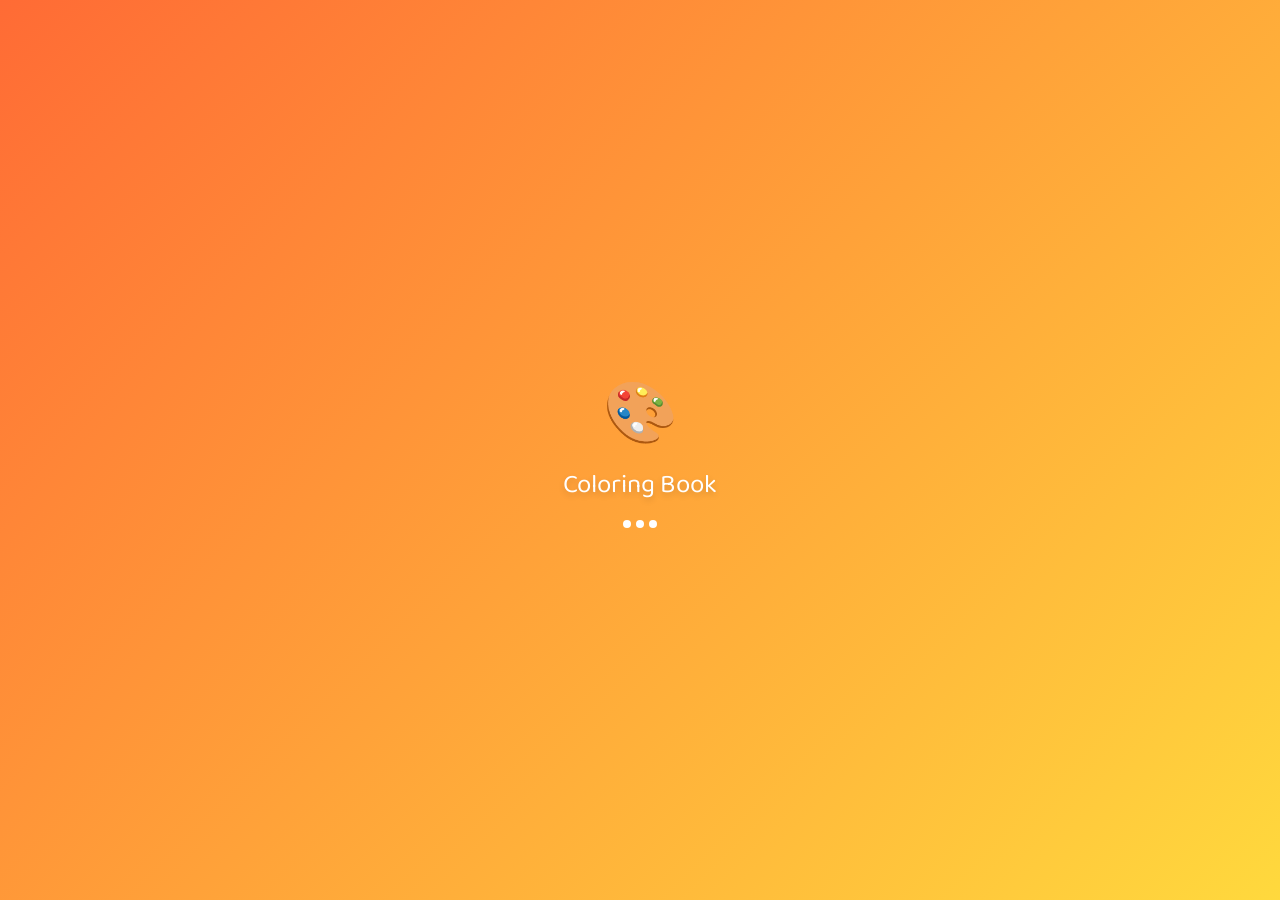
==== coloring.html @ 66c5df13 "Add files via upload" ====
<!DOCTYPE html>
<html lang="en">
<head>
<meta charset="UTF-8">
<meta name="viewport" content="width=device-width, initial-scale=1.0">
<title>Online Coloring Book for Kids | Tune4Learn</title>
<meta name="description" content="Free online coloring pages for kids — 16+ interactive designs including space, animals, seasons and songs. Paint in your browser, no download needed.">
<meta name="keywords" content="online coloring for kids, free coloring pages, interactive coloring, kids coloring book, Tune4Learn coloring">
<meta name="author" content="Tune4Learn">
<meta name="theme-color" content="#FF6B35">
<link rel="canonical" href="https://tune4learn.com/coloring.html">
<!-- Open Graph -->
<meta property="og:type" content="website">
<meta property="og:title" content="Online Coloring Book for Kids | Tune4Learn">
<meta property="og:description" content="16+ free interactive coloring pages for children. Paint directly in your browser — no download needed.">
<meta property="og:url" content="https://tune4learn.com/coloring.html">
<meta property="og:site_name" content="Tune4Learn">
<meta property="og:image" content="https://tune4learn.com/assets/og-coloring.png">
<meta property="og:image:width" content="1200">
<meta property="og:image:height" content="630">
<!-- Twitter Card -->
<meta name="twitter:card" content="summary_large_image">
<meta name="twitter:title" content="Online Coloring Book for Kids | Tune4Learn">
<meta name="twitter:description" content="16+ free interactive coloring pages — paint in your browser.">
<meta name="twitter:image" content="https://tune4learn.com/assets/og-coloring.png">
<link href="https://fonts.googleapis.com/css2?family=Baloo+2:wght@500;700;800&family=Nunito:wght@400;600;700;800&family=Fredoka:wght@400;600;700&display=swap" rel="stylesheet">
<style>
*{margin:0;padding:0;box-sizing:border-box}
:root{--pri:#FF6B35;--prl:#FF8F65;--sec:#4ECDC4;--yel:#FFD93D;--pur:#A855F7;--bg:#FFF8F0;--dk:#2D3436;--md:#636E72}
body{font-family:'Nunito',sans-serif;background:var(--bg);color:var(--dk);overflow:hidden;height:100vh;display:flex;flex-direction:column;user-select:none}

.hdr{background:linear-gradient(135deg,var(--pri),var(--prl),var(--yel));padding:8px 14px;display:flex;align-items:center;justify-content:space-between;box-shadow:0 4px 20px rgba(255,107,53,.25);z-index:100;flex-shrink:0;position:relative}
.hdr::after{content:'';position:absolute;bottom:-6px;left:0;right:0;height:6px;background:url("data:image/svg+xml,%3Csvg viewBox='0 0 1200 6' xmlns='http://www.w3.org/2000/svg'%3E%3Cpath d='M0,0Q25,6,50,0Q75,6,100,0Q125,6,150,0Q175,6,200,0Q225,6,250,0Q275,6,300,0Q325,6,350,0Q375,6,400,0Q425,6,450,0Q475,6,500,0Q525,6,550,0Q575,6,600,0Q625,6,650,0Q675,6,700,0Q725,6,750,0Q775,6,800,0Q825,6,850,0Q875,6,900,0Q925,6,950,0Q975,6,1000,0Q1025,6,1050,0Q1075,6,1100,0Q1125,6,1150,0Q1175,6,1200,0' fill='%23FF8F65'/%3E%3C/svg%3E") repeat-x}
.logo{display:flex;align-items:center;gap:8px}
.logo-ic{width:34px;height:34px;background:#fff;border-radius:8px;display:flex;align-items:center;justify-content:center;font-size:17px;box-shadow:0 2px 5px rgba(0,0,0,.1)}
.logo-tx{font-family:'Baloo 2',cursive;font-size:17px;font-weight:800;color:#fff;text-shadow:0 2px 3px rgba(0,0,0,.15);line-height:1.1}
.logo-tx span{display:block;font-size:9px;font-weight:500;opacity:.9}
.hdr-btns{display:flex;gap:3px}
.hb{background:rgba(255,255,255,.2);border:2px solid rgba(255,255,255,.3);color:#fff;padding:5px 9px;border-radius:7px;font-family:'Nunito';font-size:10px;font-weight:700;cursor:pointer;transition:all .2s;display:flex;align-items:center;gap:3px}
.hb:hover{background:rgba(255,255,255,.4);transform:translateY(-1px)}

.main{display:flex;flex:1;overflow:hidden}

/* SIDEBAR */
.side{width:180px;background:#fff;border-right:1px solid rgba(0,0,0,.04);overflow-y:auto;padding:10px 6px;flex-shrink:0}
.side::-webkit-scrollbar{width:3px}.side::-webkit-scrollbar-thumb{background:#ddd;border-radius:2px}
.side h3{font-family:'Baloo 2',cursive;font-size:12px;color:var(--pri);margin-bottom:1px;padding:0 5px}
.side .sub{font-size:8px;color:var(--md);margin-bottom:5px;padding:0 5px}
.filters{display:flex;gap:3px;padding:0 3px;margin-bottom:6px;flex-wrap:wrap}
.fpill{padding:2px 7px;border-radius:14px;border:2px solid #e8e8e8;background:#fff;cursor:pointer;font-family:'Nunito';font-size:8px;font-weight:700;color:var(--md);transition:all .15s}
.fpill:hover{border-color:var(--prl);color:var(--pri)}
.fpill.act{color:#fff;border-color:transparent}
.fpill[data-f="all"].act{background:var(--dk)}.fpill[data-f="easy"].act{background:#4CAF50}.fpill[data-f="medium"].act{background:var(--pri)}.fpill[data-f="detailed"].act{background:var(--pur)}
.cat-t{font-size:8px;font-weight:800;text-transform:uppercase;letter-spacing:.5px;color:var(--md);padding:0 5px;margin:7px 0 3px}
.pg{display:flex;align-items:center;gap:5px;padding:5px;border-radius:6px;cursor:pointer;transition:all .2s;border:2px solid transparent;margin-bottom:1px}
.pg:hover{background:var(--bg);border-color:var(--prl)}
.pg.act{background:linear-gradient(135deg,#FFF0E6,#FFE0CC);border-color:var(--pri)}
.pg.hidden{display:none}
.pg-img{width:38px;height:38px;border-radius:5px;border:1px solid #eee;object-fit:cover;background:#f9f9f9;flex-shrink:0}
.pg-info{flex:1;min-width:0}
.pg-title{font-size:9px;font-weight:700;white-space:nowrap;overflow:hidden;text-overflow:ellipsis}
.pg-meta{display:flex;align-items:center;gap:2px;margin-top:1px}
.lvl{font-size:6px;font-weight:800;padding:1px 4px;border-radius:5px;color:#fff;text-transform:uppercase}
.lvl-easy{background:#4CAF50}.lvl-medium{background:var(--pri)}.lvl-detailed{background:var(--pur)}
.stars{font-size:7px}

/* CANVAS */
.cv-area{flex:1;display:flex;align-items:center;justify-content:center;padding:10px;position:relative;overflow:hidden}
.cv-wrap{position:relative;background:#fff;border-radius:10px;box-shadow:0 6px 28px rgba(0,0,0,.07),0 0 0 1px rgba(0,0,0,.03);overflow:visible}
#drawCanvas{display:block;cursor:crosshair;touch-action:none}

/* Floating text elements */
.float-item{position:absolute;cursor:grab;user-select:none;z-index:20;transition:box-shadow .15s}
.float-item:hover{filter:brightness(1.05)}
.float-item.dragging{cursor:grabbing;z-index:30;filter:drop-shadow(0 4px 12px rgba(0,0,0,.25))}
.float-item .delete-btn{position:absolute;top:-8px;right:-8px;width:18px;height:18px;background:#FF4444;color:#fff;border:2px solid #fff;border-radius:50%;font-size:10px;font-weight:800;display:none;align-items:center;justify-content:center;cursor:pointer;z-index:31;line-height:1}
.float-item:hover .delete-btn{display:flex}
.float-text{font-family:'Fredoka',cursive;font-weight:700;text-shadow:2px 2px 0 #fff,-2px -2px 0 #fff,2px -2px 0 #fff,-2px 2px 0 #fff,0 3px 6px rgba(0,0,0,.1);white-space:nowrap;padding:2px 6px}
.float-emoji{line-height:1;padding:2px}

.ld{position:absolute;inset:0;background:rgba(255,248,240,.92);display:flex;flex-direction:column;align-items:center;justify-content:center;z-index:50;transition:opacity .3s}
.ld.hid{opacity:0;pointer-events:none}
.ld-spin{width:40px;height:40px;border:4px solid #eee;border-top-color:var(--pri);border-radius:50%;animation:spin .8s linear infinite}
.ld-txt{margin-top:8px;font-weight:700;color:var(--md);font-size:11px}
@keyframes spin{to{transform:rotate(360deg)}}

/* TOOLBAR */
.tb{width:260px;background:#fff;border-left:1px solid rgba(0,0,0,.04);overflow-y:auto;padding:10px 9px;flex-shrink:0}
.tb::-webkit-scrollbar{width:3px}.tb::-webkit-scrollbar-thumb{background:#ddd;border-radius:2px}
.tb-sec{margin-bottom:10px}
.tb-t{font-family:'Baloo 2',cursive;font-size:11px;color:var(--dk);margin-bottom:4px;display:flex;align-items:center;gap:4px}
.cur{display:flex;align-items:center;gap:7px;padding:7px;background:var(--bg);border-radius:7px;margin-bottom:6px}
.cur-sw{width:30px;height:30px;border-radius:6px;border:3px solid #fff;box-shadow:0 2px 5px rgba(0,0,0,.12)}
.cur-info{font-size:10px;font-weight:700}.cur-info span{display:block;font-size:8px;font-weight:600;color:var(--md);margin-top:1px}
.pal{display:grid;grid-template-columns:repeat(6,1fr);gap:3px}
.sw{width:100%;aspect-ratio:1;border-radius:6px;border:3px solid transparent;cursor:pointer;transition:all .1s;position:relative}
.sw:hover{transform:scale(1.12);z-index:1}
.sw.act{border-color:var(--dk);transform:scale(1.12);box-shadow:0 2px 5px rgba(0,0,0,.2)}
.sw.act::after{content:'\2713';position:absolute;inset:0;display:flex;align-items:center;justify-content:center;color:#fff;font-weight:800;font-size:10px;text-shadow:0 1px 2px rgba(0,0,0,.5)}
.cc-row{display:flex;align-items:center;gap:5px;margin-top:4px}
.cc-in{width:26px;height:26px;border:none;border-radius:6px;cursor:pointer;padding:0;background:none}
.cc-in::-webkit-color-swatch-wrapper{padding:0}.cc-in::-webkit-color-swatch{border:2px solid #ddd;border-radius:5px}
.cc-lbl{font-size:9px;color:var(--md);font-weight:600}
.br{display:flex;gap:3px;align-items:center}
.brb{width:32px;height:32px;border-radius:7px;border:2px solid #e8e8e8;background:#fff;cursor:pointer;display:flex;align-items:center;justify-content:center;transition:all .1s}
.brb:hover{border-color:var(--sec)}.brb.act{border-color:var(--sec);background:#E0FAF8}
.brd{border-radius:50%;background:var(--dk)}
.op-row{display:flex;align-items:center;gap:5px;margin-top:4px}
.op-sl{flex:1;-webkit-appearance:none;height:3px;border-radius:2px;background:linear-gradient(to right,#eee,var(--sec));outline:none}
.op-sl::-webkit-slider-thumb{-webkit-appearance:none;width:14px;height:14px;border-radius:50%;background:var(--sec);border:2px solid #fff;box-shadow:0 1px 3px rgba(0,0,0,.2);cursor:pointer}

.tlb{display:grid;grid-template-columns:1fr 1fr 1fr;gap:3px}
.tl{padding:6px 2px;border-radius:7px;border:2px solid #e8e8e8;background:#fff;cursor:pointer;font-family:'Nunito';font-size:8px;font-weight:700;color:var(--dk);transition:all .1s;display:flex;align-items:center;justify-content:center;gap:2px;flex-direction:column;line-height:1.1}
.tl:hover{border-color:var(--pur);background:#F8F0FF;transform:translateY(-1px)}
.tl.act{border-color:var(--pur);background:#F0E6FF;color:var(--pur)}
.tl.bkt{border-color:var(--yel);background:#FFFDE6;color:#B8860B}
.tl.rbow{border-color:#FF0000;background:linear-gradient(135deg,#ffe0e0,#e0ffe0,#e0e0ff)}
.tl .ti{font-size:15px;line-height:1}

/* PANELS */
.panel{background:var(--bg);border-radius:7px;padding:7px;margin-top:3px;display:none;max-height:200px;overflow-y:auto}
.panel::-webkit-scrollbar{width:3px}.panel::-webkit-scrollbar-thumb{background:#ccc;border-radius:2px}
.panel.show{display:block}

/* Emoji category tabs */
.emoji-tabs{display:flex;gap:2px;margin-bottom:5px;overflow-x:auto;padding-bottom:3px}
.emoji-tab{padding:3px 7px;border-radius:10px;border:none;background:#fff;cursor:pointer;font-size:12px;transition:all .1s;flex-shrink:0;border:2px solid #e8e8e8}
.emoji-tab:hover{background:#FFE0CC}.emoji-tab.act{background:var(--pri);border-color:var(--pri)}
.emoji-grid{display:grid;grid-template-columns:repeat(7,1fr);gap:2px}
.emoji-btn{aspect-ratio:1;border:2px solid transparent;border-radius:6px;background:#fff;cursor:pointer;font-size:20px;display:flex;align-items:center;justify-content:center;transition:all .1s}
.emoji-btn:hover{transform:scale(1.15);border-color:var(--yel);background:#FFFDE6}
.sz-row{display:flex;align-items:center;gap:5px;margin-top:5px;padding-top:5px;border-top:1px solid rgba(0,0,0,.06)}
.sz-row label{font-size:8px;font-weight:700;color:var(--md);white-space:nowrap}

/* Text panel */
.text-input-wrap{display:flex;gap:4px;align-items:center}
.text-input{flex:1;padding:6px 8px;border:2px solid #e8e8e8;border-radius:6px;font-family:'Fredoka',cursive;font-size:16px;font-weight:600;outline:none;transition:border-color .2s;color:var(--dk)}
.text-input:focus{border-color:var(--pri)}
.text-add-btn{padding:6px 12px;border:none;border-radius:6px;background:var(--pri);color:#fff;font-family:'Nunito';font-size:10px;font-weight:700;cursor:pointer;transition:all .15s;white-space:nowrap}
.text-add-btn:hover{background:var(--prl);transform:translateY(-1px)}
.text-fonts{display:flex;gap:3px;margin-top:5px;flex-wrap:wrap}
.font-btn{padding:3px 7px;border:2px solid #e8e8e8;border-radius:5px;background:#fff;cursor:pointer;font-size:9px;font-weight:700;color:var(--md);transition:all .1s}
.font-btn:hover,.font-btn.act{border-color:var(--pri);color:var(--pri);background:#FFF0E6}
.text-preview{margin-top:5px;padding:5px;background:#fff;border-radius:5px;text-align:center;min-height:30px;border:1px dashed #ddd}
.text-hint{font-size:8px;color:var(--md);margin-top:4px;text-align:center;font-style:italic}

/* Stamp panel */
.stamp-grid{display:grid;grid-template-columns:repeat(6,1fr);gap:3px}
.stamp-btn{aspect-ratio:1;border:2px solid #e8e8e8;border-radius:6px;background:#fff;cursor:pointer;display:flex;align-items:center;justify-content:center;transition:all .1s}
.stamp-btn:hover{transform:scale(1.1);border-color:var(--yel)}
.stamp-btn.act{border-color:var(--pri);background:#FFF0E6}
.stamp-btn svg{width:24px;height:24px}

.ab{padding:9px 10px;border-radius:8px;border:none;cursor:pointer;font-family:'Nunito';font-size:11px;font-weight:700;transition:all .2s;display:flex;align-items:center;justify-content:center;gap:5px;width:100%;margin-bottom:4px}
.ab-s{background:linear-gradient(135deg,var(--sec),#45B7AA);color:#fff;box-shadow:0 3px 10px rgba(78,205,196,.3)}
.ab-s:hover{transform:translateY(-1px)}
.ab-p{background:linear-gradient(135deg,var(--pur),#9333EA);color:#fff;box-shadow:0 3px 10px rgba(168,85,247,.3)}
.ab-p:hover{transform:translateY(-1px)}
.ab-f{background:linear-gradient(135deg,var(--pri),var(--prl));color:#fff;box-shadow:0 3px 10px rgba(255,107,53,.3)}
.ab-f:hover{transform:translateY(-1px)}

.zm{position:absolute;bottom:8px;right:8px;display:flex;gap:2px;z-index:10}
.zm button{width:26px;height:26px;border-radius:6px;border:2px solid #e8e8e8;background:#fff;cursor:pointer;font-size:13px;font-weight:700;color:var(--md);display:flex;align-items:center;justify-content:center}
.zm button:hover{border-color:var(--pri);color:var(--pri)}

.splash{position:fixed;inset:0;background:linear-gradient(135deg,var(--pri),var(--yel));z-index:9999;display:flex;flex-direction:column;align-items:center;justify-content:center;transition:opacity .5s,visibility .5s}
.splash.hid{opacity:0;visibility:hidden;pointer-events:none}
.splash-ic{font-size:60px;animation:bi .6s cubic-bezier(.68,-.55,.265,1.55)}
.splash-tt{font-family:'Baloo 2',cursive;font-size:26px;color:#fff;margin-top:10px;text-shadow:0 3px 6px rgba(0,0,0,.15)}
.splash-dots{display:flex;gap:5px;margin-top:14px}
.splash-d{width:8px;height:8px;border-radius:50%;background:#fff;animation:dp 1.2s infinite}
.splash-d:nth-child(2){animation-delay:.2s}.splash-d:nth-child(3){animation-delay:.4s}
@keyframes bi{0%{transform:scale(0)}60%{transform:scale(1.2)}100%{transform:scale(1)}}
@keyframes dp{0%,80%,100%{opacity:.3;transform:scale(.8)}40%{opacity:1;transform:scale(1.2)}}

@media(max-width:900px){
  .main{flex-direction:column}
  .side{width:100%;max-height:100px;border-right:none;border-bottom:1px solid rgba(0,0,0,.04);padding:5px}
  .side h3,.side .sub,.cat-t{display:none}
  #pageList{display:flex;overflow-x:auto;gap:2px}
  .pg{flex-direction:column;min-width:60px;padding:4px;text-align:center;margin:0;flex-shrink:0}
  .pg-meta{justify-content:center}
  .cv-area{padding:5px}
  .tb{width:100%;border-left:none;border-top:1px solid rgba(0,0,0,.04);padding:7px;max-height:260px}
  .pal{grid-template-columns:repeat(9,1fr)}
  .tlb{grid-template-columns:repeat(5,1fr)}
  .emoji-grid{grid-template-columns:repeat(9,1fr)}
}
@media print{.hdr,.side,.tb,.zm,.float-item .delete-btn{display:none!important}.main{display:block!important}.cv-area{padding:0!important}.cv-wrap{box-shadow:none!important;border-radius:0!important}}
</style>
<style>
/* ── Accessibility: Reduced motion ── */
@media (prefers-reduced-motion: reduce) {
  *, *::before, *::after {
    animation-duration: 0.001ms !important;
    animation-iteration-count: 1 !important;
    transition-duration: 0.001ms !important;
    scroll-behavior: auto !important;
  }
}
</style>
<script type="application/ld+json">
{
  "@context": "https://schema.org",
  "@graph": [
    {
      "@type": "EducationalOrganization",
      "@id": "https://tune4learn.com/#org",
      "name": "Tune4Learn",
      "url": "https://tune4learn.com",
      "logo": "https://tune4learn.com/assets/t4l-logo.png",
      "description": "Educational music platform for children ages 3–8. Songs, coloring books and games that support global awareness and early childhood education.",
      "sameAs": [
        "https://www.youtube.com/@Tune4Learn"
      ]
    },
    {
      "@type": "CollectionPage",
      "url": "https://tune4learn.com/coloring.html",
      "name": "Coloring Book — Tune4Learn",
      "description": "Free interactive online coloring pages for children. Color a character and listen to the song while coloring.",
      "isPartOf": {
        "@id": "https://tune4learn.com/#website"
      },
      "publisher": {
        "@id": "https://tune4learn.com/#org"
      }
    }
  ]
}
</script>
<!-- Google Analytics -->
<script async src="https://www.googletagmanager.com/gtag/js?id=G-SSPW3HB9F8"></script>
<script>
  window.dataLayer = window.dataLayer || [];
  function gtag(){dataLayer.push(arguments);}
  gtag('js', new Date());
  gtag('config', 'G-SSPW3HB9F8');
  // ── GA4 event helpers ──
  window.t4lTrack = function(name, params){
    try { gtag('event', name, params || {}); } catch(e) {}
  };
  // Auto-track outbound nav links (header/footer) once DOM is ready
  document.addEventListener('DOMContentLoaded', function(){
    document.querySelectorAll('a[href]').forEach(function(a){
      const href = a.getAttribute('href') || '';
      // Track internal nav (.html links). YouTube/outbound is handled per-page.
      if (href.endsWith('.html')) {
        a.addEventListener('click', function(){
          window.t4lTrack('nav_click', {
            link_url: href,
            link_text: (a.textContent || '').trim().substring(0, 80),
            page: location.pathname
          });
        }, { passive: true });
      }
    });
  });
</script>
<!-- Schema.org / JSON-LD for SEO rich results -->
<script type="application/ld+json">
{
  "@context": "https://schema.org",
  "@type": "WebApplication",
  "name": "Tune4Learn Online Coloring Book",
  "url": "https://tune4learn.com/coloring.html",
  "description": "Free online coloring book for kids. Pick a song-themed scene and paint it with a kid-friendly palette — no download needed.",
  "applicationCategory": "EducationalApplication",
  "applicationSubCategory": "Creative",
  "operatingSystem": "Any (web browser)",
  "browserRequirements": "Requires JavaScript",
  "isAccessibleForFree": true,
  "offers": {"@type": "Offer", "price": "0", "priceCurrency": "USD"},
  "audience": {
    "@type": "EducationalAudience",
    "educationalRole": "student",
    "audienceType": "Children ages 3–8"
  },
  "publisher": {
    "@type": "Organization",
    "name": "Tune4Learn",
    "url": "https://tune4learn.com",
    "logo": "https://tune4learn.com/assets/t4l-logo-small.webp"
  },
  "educationalUse": ["Creative play", "Fine motor skills", "Color recognition"],
  "typicalAgeRange": "3-8"
}
</script>
</head>
<body>
<div class="splash" id="splash"><div class="splash-ic">&#127912;</div><div class="splash-tt">Coloring Book</div><div class="splash-dots"><div class="splash-d"></div><div class="splash-d"></div><div class="splash-d"></div></div></div>
<header class="hdr">
  <div class="logo"><div class="logo-ic">&#127912;</div><div class="logo-tx">Tune4Learn<span>Coloring Book</span></div></div>
  <div class="hdr-btns"><a href="index.html" class="hb" style="text-decoration:none;">🏠 Home</a>
    <button class="hb" onclick="undo()">&#8617; Undo</button>
    <button class="hb" onclick="doRedo()">&#8618; Redo</button>
    <button class="hb" onclick="resetPage()">&#128465; Clear</button>
  </div>
</header>
<div class="main">
  <aside class="side" id="sidebar"><h3>&#128397; Coloring Pages</h3><p class="sub">Pick a page to color!</p><div class="filters" id="filters"></div><div id="pageList"></div></aside>
  <main class="cv-area">
    <div class="cv-wrap" id="canvasWrap">
      <canvas id="drawCanvas"></canvas>
      <div class="ld" id="loader"><div class="ld-spin"></div><div class="ld-txt">Loading...</div></div>
    </div>
    <div class="zm"><button onclick="doZoom(-.1)">&minus;</button><button onclick="doZoom(.1)">+</button><button onclick="doZoom(0)">&#8634;</button></div>
  </main>
  <aside class="tb">
    <div class="tb-sec"><div class="cur"><div class="cur-sw" id="curSw" style="background:#FF6B35"></div><div class="cur-info"><span id="curName">Orange</span><span id="curTool">Brush &#8226; 8px</span></div></div></div>
    <div class="tb-sec"><div class="tb-t">&#127912; Colors</div><div class="pal" id="palette"></div><div class="cc-row"><input type="color" class="cc-in" id="ccIn" value="#FF6B35"><span class="cc-lbl">Custom Color</span></div></div>
    <div class="tb-sec"><div class="tb-t">&#9999;&#65039; Brush Size</div><div class="br" id="brSizes"></div><div class="op-row" style="margin-top:4px"><span class="cc-lbl">Opacity</span><input type="range" class="op-sl" id="opSl" min="10" max="100" value="100"><span class="cc-lbl" id="opLbl" style="min-width:24px;text-align:right">100%</span></div></div>
    <div class="tb-sec">
      <div class="tb-t">&#128736; Tools</div>
      <div class="tlb">
        <button class="tl act" id="tBrush" onclick="setTool('brush')"><span class="ti">&#128396;</span>Brush</button>
        <button class="tl" id="tEraser" onclick="setTool('eraser')"><span class="ti">&#129529;</span>Eraser</button>
        <button class="tl" id="tBucket" onclick="setTool('bucket')"><span class="ti">&#129717;</span>Fill</button>
        <button class="tl" id="tRainbow" onclick="setTool('rainbow')"><span class="ti">&#127752;</span>Rainbow</button>
        <button class="tl" id="tSparkle" onclick="setTool('sparkle')"><span class="ti">&#10024;</span>Sparkle</button>
        <button class="tl" id="tStamp" onclick="setTool('stamp')"><span class="ti">&#11088;</span>Stamp</button>
        <button class="tl" id="tEmoji" onclick="setTool('emoji')"><span class="ti">&#128522;</span>Sticker</button>
        <button class="tl" id="tText" onclick="setTool('text')"><span class="ti">&#128172;</span>Text</button>
        <button class="tl" id="tPicker" onclick="setTool('picker')"><span class="ti">&#128137;</span>Pick</button>
      </div>

      <!-- EMOJI PANEL -->
      <div class="panel" id="emojiPanel">
        <div class="emoji-tabs" id="emojiTabs"></div>
        <div class="emoji-grid" id="emojiGrid"></div>
        <div class="sz-row"><label>Size:</label><input type="range" class="op-sl" id="emojiSz" min="20" max="90" value="40" style="flex:1"><span class="cc-lbl" id="emojiSzLbl" style="min-width:22px;text-align:right">40</span></div>
        <div class="text-hint">Tap on the picture to place sticker</div>
      </div>

      <!-- STAMP PANEL -->
      <div class="panel" id="stampPanel">
        <div class="stamp-grid" id="stampGrid"></div>
        <div class="sz-row"><label>Size:</label><input type="range" class="op-sl" id="stampSz" min="10" max="60" value="25" style="flex:1"></div>
      </div>

      <!-- TEXT PANEL -->
      <div class="panel" id="textPanel">
        <div class="text-input-wrap">
          <input class="text-input" id="textInput" type="text" placeholder="Type your name..." maxlength="30">
          <button class="text-add-btn" onclick="addTextToCanvas()">Add &#10004;</button>
        </div>
        <div class="text-fonts" id="fontBtns"></div>
        <div class="sz-row"><label>Size:</label><input type="range" class="op-sl" id="textSzSl" min="14" max="48" value="22" style="flex:1"><span class="cc-lbl" id="textSzLbl" style="min-width:22px;text-align:right">22</span></div>
        <div class="text-preview" id="textPreview">Your text here</div>
        <div class="text-hint">Text appears as a draggable element. Move it anywhere!</div>
      </div>
    </div>

    <div class="tb-sec"><div class="tb-t">&#128190; Save &amp; Share</div>
      <button class="ab ab-f" onclick="flattenAndSave()" data-track="coloring_save">&#128229; Save as Image</button>
      <button class="ab ab-p" onclick="flattenAndPrint()" data-track="coloring_print">&#128424; Print</button>
    </div>
  </aside>
</div>
<script>
var PAGES=[{id:"earth-day",title:"Happy Earth Day",category:"Earth Day",categoryEmoji:"\ud83c\udf0d",emoji:"\ud83c\udf0d",level:"easy",src:"assets/coloring/earth-day.jpg"},
{id:"space-rocket",title:"Space Rocket",category:"World Space Day",categoryEmoji:"\ud83d\ude80",emoji:"\ud83d\ude80",level:"easy",src:"assets/coloring/space-rocket.jpg"},
{id:"space-planets",title:"Solar System Friends",category:"World Space Day",categoryEmoji:"\ud83d\ude80",emoji:"\ud83e\ude90",level:"detailed",src:"assets/coloring/space-planets.jpg"},
{id:"glacier-day",title:"Save Our Ice",category:"World Glaciers Day",categoryEmoji:"\ud83c\udfd4\ufe0f",emoji:"\u2744\ufe0f",level:"medium",src:"assets/coloring/glacier-day.jpg"},
{id:"math-day",title:"Math & Hope",category:"World Math Day",categoryEmoji:"\ud83d\udd22",emoji:"\ud83c\udfb2",level:"easy",src:"assets/coloring/math-day.jpg"},
{id:"engineering-team",title:"Engineer Team",category:"World Engineering Day",categoryEmoji:"\u2699\ufe0f",emoji:"\ud83d\udc77",level:"detailed",src:"assets/coloring/engineering-team.jpg"},
{id:"engineering-robot",title:"Fix the Robot",category:"World Engineering Day",categoryEmoji:"\u2699\ufe0f",emoji:"\ud83e\udd16",level:"easy",src:"assets/coloring/engineering-robot.jpg"},
{id:"children-rights",title:"All Kids Same",category:"World Children Day",categoryEmoji:"\ud83d\udc67",emoji:"\ud83e\udd1d",level:"medium",src:"assets/coloring/children-rights.jpg"},
{id:"children-future",title:"We Are the Future",category:"World Children Day",categoryEmoji:"\ud83d\udc67",emoji:"\ud83c\udf31",level:"medium",src:"assets/coloring/children-future.jpg"},
{id:"art-leonardo",title:"Leonardo at Work",category:"World Art Day",categoryEmoji:"\ud83c\udfa8",emoji:"\ud83d\udd8c\ufe0f",level:"detailed",src:"assets/coloring/art-leonardo.jpg"},
{id:"hickory-rock",title:"Hickory Dickory Rock",category:"Tune4Learn Songs",categoryEmoji:"\ud83c\udfb5",emoji:"\ud83e\udea8",level:"easy",src:"assets/coloring/hickory-rock.jpg"},
{id:"autumn-tree",title:"Apple Tree Kids",category:"Autumn Color Dance",categoryEmoji:"\ud83c\udf42",emoji:"\ud83c\udf4e",level:"easy",src:"assets/coloring/autumn-tree.jpg"},
{id:"autumn-choose",title:"Choose Autumn Items",category:"Autumn Color Dance",categoryEmoji:"\ud83c\udf42",emoji:"\ud83d\udd0d",level:"easy",src:"assets/coloring/autumn-choose.jpg"},
{id:"autumn-count15",title:"Count 1-5",category:"Autumn Color Dance",categoryEmoji:"\ud83c\udf42",emoji:"\ud83d\udd22",level:"easy",src:"assets/coloring/autumn-count15.jpg"},
{id:"autumn-count610",title:"Count 6-10",category:"Autumn Color Dance",categoryEmoji:"\ud83c\udf42",emoji:"\ud83d\udd1f",level:"easy",src:"assets/coloring/autumn-count610.jpg"},
{id:"autumn-leafpile",title:"Leaf Pile Fun",category:"Autumn Color Dance",categoryEmoji:"\ud83c\udf42",emoji:"\ud83c\udf41",level:"detailed",src:"assets/coloring/autumn-leafpile.jpg"}];

var COLORS=[
  {h:"#FF0000",n:"Red"},{h:"#FF6B35",n:"Orange"},{h:"#FFD93D",n:"Yellow"},
  {h:"#4CAF50",n:"Green"},{h:"#2196F3",n:"Blue"},{h:"#9C27B0",n:"Purple"},
  {h:"#FF69B4",n:"Pink"},{h:"#E91E63",n:"Hot Pink"},{h:"#00BCD4",n:"Cyan"},
  {h:"#4ECDC4",n:"Teal"},{h:"#8BC34A",n:"Lime"},{h:"#FFEB3B",n:"Lemon"},
  {h:"#FF9800",n:"Amber"},{h:"#795548",n:"Brown"},{h:"#607D8B",n:"Slate"},
  {h:"#9E9E9E",n:"Gray"},{h:"#000000",n:"Black"},{h:"#FFFFFF",n:"White"}
];
var BSIZES=[3,6,12,20,32];
var LEVEL_INFO={easy:{label:"Easy",stars:1,cls:"lvl-easy"},medium:{label:"Medium",stars:2,cls:"lvl-medium"},detailed:{label:"Detailed",stars:3,cls:"lvl-detailed"}};

// MASSIVE EMOJI COLLECTION
var EMOJI_CATS={
  "\uD83D\uDE00 Faces":["😀","😃","😄","😁","😆","😅","🤣","😂","🙂","😊","😇","🥰","😍","🤩","😘","😋","😜","🤪","😎","🤓","🥳","😏","😴","🤗","🤔","🫣","🤭","😱","😨","🥺","😢","😭","😤","🤯","😈","👻","💀","🤡","👽","🤖","😺","😸","😹","😻","🙈","🙉","🙊"],
  "\uD83D\uDC3B Animals":["🐶","🐱","🐭","🐹","🐰","🦊","🐻","🐼","🐨","🐯","🦁","🐮","🐷","🐸","🐵","🐔","🐧","🐦","🐤","🦆","🦅","🦉","🦇","🐺","🐗","🐴","🦄","🐝","🪱","🐛","🦋","🐌","🐞","🐢","🐍","🦎","🐙","🦀","🐠","🐟","🐬","🐳","🦈","🐊","🦕","🦖","🦧","🐘","🦒"],
  "\uD83C\uDF3B Nature":["🌸","💐","🌷","🌹","🌺","🌻","🌼","🌱","🌲","🌳","🌴","🍀","🍁","🍂","🍃","🌵","🌾","🌿","☘️","🪻","🪷","🍄","🌈","☀️","🌤️","⛅","🌙","⭐","🌟","💫","✨","☁️","❄️","🔥","💧","🌊","💨","🌍","🌎"],
  "\uD83C\uDF54 Food":["🍎","🍐","🍊","🍋","🍌","🍉","🍇","🍓","🫐","🍒","🍑","🥭","🍍","🥥","🥝","🥑","🍔","🍕","🌭","🍟","🧁","🍰","🎂","🍪","🍩","🍫","🍬","🍭","🍦","🧃","🥤","🥛"],
  "\u26BD Sports":["⚽","🏀","🏈","⚾","🎾","🏐","🎱","🏓","🏸","🥊","🏆","🥇","🥈","🥉","🎯","🎮","🎲","🧩","🎸","🎹","🎤","🎨","🎭","🎪","🎠","🎡","🎢"],
  "\u2764\uFE0F Love":["❤️","🧡","💛","💚","💙","💜","🖤","🤍","🤎","💕","💞","💓","💗","💖","💝","💘","💌","💋","👑","💎","🎀","🎁","🏅","🌠","🎈","🎉","🎊","🎆","🎇","🧸"],
  "\u270B Hands":["👋","🤚","✋","🖖","👌","🤌","✌️","🤞","🫰","🤟","🤙","👍","👎","✊","👊","🤛","🤜","👏","🙌","🫶","👐","🤝","🙏","💪","👆","👇","👈","👉","☝️"],
  "\uD83D\uDE80 Travel":["🚀","🛸","✈️","🚁","🚂","🚗","🚕","🚌","🏎️","🚒","🚑","🚲","🛴","🏠","🏰","🗼","🎡","⛺","🏖️","🗻","🌋"]
};

var STAMPS=["star","heart","circle","diamond","flower","moon","cloud","lightning"];
var FONTS=[
  {name:"Fredoka",css:"'Fredoka',cursive"},
  {name:"Baloo",css:"'Baloo 2',cursive"},
  {name:"Nunito",css:"'Nunito',sans-serif"}
];

var cvs,ctx,color="#FF6B35",cname="Orange",bsize=8,tool="brush",opac=1;
var drawing=false,lx=0,ly=0,undoS=[],redoS=[],baseImg=null,curPg=null,zl=1;
var activeFilter="all",rainbowHue=0;
var selEmoji="\u2B50",emojiSz=40,stampShape="star",stampSz=25;
var textFont="'Fredoka',cursive",textSz=22;
var curEmojiCat=Object.keys(EMOJI_CATS)[0];
var floatItems=[];

window.addEventListener("DOMContentLoaded",function(){
  cvs=document.getElementById("drawCanvas");
  ctx=cvs.getContext("2d",{willReadFrequently:true});
  buildFilters();buildSidebar();buildPalette();buildBrushes();buildEmojiPanel();buildStamps();buildFontBtns();
  cvs.addEventListener("pointerdown",onDown);
  cvs.addEventListener("pointermove",onMove);
  cvs.addEventListener("pointerup",onUp);
  cvs.addEventListener("pointerleave",onUp);
  cvs.addEventListener("touchstart",function(e){e.preventDefault()},{passive:false});
  cvs.addEventListener("touchmove",function(e){e.preventDefault()},{passive:false});
  document.getElementById("ccIn").addEventListener("input",function(e){pickColor(e.target.value,"Custom")});
  document.getElementById("opSl").addEventListener("input",function(e){opac=e.target.value/100;document.getElementById("opLbl").textContent=e.target.value+"%"});
  document.getElementById("emojiSz").addEventListener("input",function(e){emojiSz=parseInt(e.target.value);document.getElementById("emojiSzLbl").textContent=e.target.value});
  document.getElementById("stampSz").addEventListener("input",function(e){stampSz=parseInt(e.target.value)});
  document.getElementById("textSzSl").addEventListener("input",function(e){textSz=parseInt(e.target.value);document.getElementById("textSzLbl").textContent=e.target.value;updTextPreview()});
  document.getElementById("textInput").addEventListener("input",updTextPreview);
  document.addEventListener("keydown",function(e){
    if((e.ctrlKey||e.metaKey)&&e.key==="z"){e.preventDefault();undo()}
    if((e.ctrlKey||e.metaKey)&&e.key==="y"){e.preventDefault();doRedo()}
  });
  if(PAGES.length)loadPage(PAGES[0].id);
  setTimeout(function(){document.getElementById("splash").classList.add("hid")},1000);
});

function buildFilters(){
  var fl=document.getElementById("filters");
  [{f:"all",l:"\u2b50 All"},{f:"easy",l:"\uD83D\uDC23 Easy"},{f:"medium",l:"\uD83C\uDF1F Medium"},{f:"detailed",l:"\uD83C\uDFA8 Detailed"}].forEach(function(item){
    var pill=document.createElement("div");pill.className="fpill"+(item.f==="all"?" act":"");
    pill.setAttribute("data-f",item.f);pill.textContent=item.l;
    pill.addEventListener("click",function(){activeFilter=item.f;document.querySelectorAll(".fpill").forEach(function(p){p.classList.remove("act")});pill.classList.add("act");applyFilter()});
    fl.appendChild(pill);
  });
}
function applyFilter(){
  document.querySelectorAll(".pg").forEach(function(el){el.classList.toggle("hidden",activeFilter!=="all"&&el.getAttribute("data-level")!==activeFilter)});
  document.querySelectorAll(".cat-t").forEach(function(ct){var next=ct.nextElementSibling;var vis=false;while(next&&!next.classList.contains("cat-t")){if(next.classList.contains("pg")&&!next.classList.contains("hidden"))vis=true;next=next.nextElementSibling}ct.style.display=vis?"":"none"});
}
function makeStars(l){var n=LEVEL_INFO[l].stars;var s="";for(var i=1;i<=3;i++)s+=i<=n?"\u2B50":"\u2606";return s}
function buildSidebar(){
  var list=document.getElementById("pageList");var cats={};var co=[];
  PAGES.forEach(function(p){if(!cats[p.category]){cats[p.category]={e:p.categoryEmoji,pgs:[]};co.push(p.category)}cats[p.category].pgs.push(p)});
  co.forEach(function(cat){var d=cats[cat];var t=document.createElement("div");t.className="cat-t";t.textContent=d.e+" "+cat;list.appendChild(t);
    d.pgs.forEach(function(p){var info=LEVEL_INFO[p.level];var el=document.createElement("div");el.className="pg";el.id="th-"+p.id;el.setAttribute("data-level",p.level);
      var img=document.createElement("img");img.className="pg-img";img.src=p.src+"?v=1";img.alt=p.title;img.loading="lazy";
      var id=document.createElement("div");id.className="pg-info";
      var tt=document.createElement("div");tt.className="pg-title";tt.textContent=p.title;
      var m=document.createElement("div");m.className="pg-meta";
      var b=document.createElement("span");b.className="lvl "+info.cls;b.textContent=info.label;
      var st=document.createElement("span");st.className="stars";st.textContent=makeStars(p.level);
      m.appendChild(b);m.appendChild(st);id.appendChild(tt);id.appendChild(m);el.appendChild(img);el.appendChild(id);
      el.addEventListener("click",function(){loadPage(p.id)});list.appendChild(el)});
  });
}
function buildPalette(){var pal=document.getElementById("palette");COLORS.forEach(function(c){var s=document.createElement("div");s.className="sw"+(c.h===color?" act":"");s.style.background=c.h;if(c.h==="#FFFFFF")s.style.border="3px solid #ddd";s.title=c.n;s.addEventListener("click",function(){pickColor(c.h,c.n)});pal.appendChild(s)})}
function buildBrushes(){var el=document.getElementById("brSizes");BSIZES.forEach(function(sz){var b=document.createElement("button");b.className="brb"+(sz===bsize?" act":"");var d=Math.max(4,Math.min(sz,20));var dot=document.createElement("div");dot.className="brd";dot.style.width=d+"px";dot.style.height=d+"px";b.appendChild(dot);b.addEventListener("click",function(){bsize=sz;document.querySelectorAll(".brb").forEach(function(x){x.classList.remove("act")});b.classList.add("act");updLbl()});el.appendChild(b)})}

// EMOJI PANEL with categories
function buildEmojiPanel(){
  var tabs=document.getElementById("emojiTabs");
  var grid=document.getElementById("emojiGrid");
  var catKeys=Object.keys(EMOJI_CATS);
  catKeys.forEach(function(cat,i){
    var tab=document.createElement("div");tab.className="emoji-tab"+(i===0?" act":"");tab.textContent=cat.split(" ")[0];tab.title=cat;
    tab.addEventListener("click",function(){curEmojiCat=cat;document.querySelectorAll(".emoji-tab").forEach(function(t){t.classList.remove("act")});tab.classList.add("act");renderEmojis()});
    tabs.appendChild(tab);
  });
  renderEmojis();
}
function renderEmojis(){
  var grid=document.getElementById("emojiGrid");grid.innerHTML="";
  EMOJI_CATS[curEmojiCat].forEach(function(em){
    var btn=document.createElement("div");btn.className="emoji-btn";btn.textContent=em;
    btn.addEventListener("click",function(){selEmoji=em;document.querySelectorAll(".emoji-btn").forEach(function(b){b.style.borderColor=""});btn.style.borderColor="var(--pri)"});
    grid.appendChild(btn);
  });
}
function buildStamps(){
  var grid=document.getElementById("stampGrid");
  var icons=["⭐","❤️","⬤","🔷","🌼","🌙","☁️","⚡"];
  STAMPS.forEach(function(s,i){
    var btn=document.createElement("div");btn.className="stamp-btn"+(i===0?" act":"");btn.textContent=icons[i];btn.style.fontSize="20px";
    btn.addEventListener("click",function(){stampShape=s;document.querySelectorAll(".stamp-btn").forEach(function(b){b.classList.remove("act")});btn.classList.add("act")});
    grid.appendChild(btn);
  });
}
function buildFontBtns(){
  var el=document.getElementById("fontBtns");
  FONTS.forEach(function(f,i){
    var b=document.createElement("button");b.className="font-btn"+(i===0?" act":"");b.textContent=f.name;b.style.fontFamily=f.css;
    b.addEventListener("click",function(){textFont=f.css;document.querySelectorAll(".font-btn").forEach(function(x){x.classList.remove("act")});b.classList.add("act");updTextPreview()});
    el.appendChild(b);
  });
}
function updTextPreview(){
  var txt=document.getElementById("textInput").value||"Your text here";
  var pv=document.getElementById("textPreview");
  pv.textContent=txt;pv.style.fontFamily=textFont;pv.style.fontSize=textSz+"px";pv.style.fontWeight="700";pv.style.color=color;
}

function pickColor(h,n){color=h;cname=n;document.getElementById("curSw").style.background=h;document.getElementById("curName").textContent=n;document.querySelectorAll(".sw").forEach(function(s){s.classList.remove("act")});document.querySelectorAll(".sw").forEach(function(s){if(rgb2hex(s.style.backgroundColor).toUpperCase()===h.toUpperCase())s.classList.add("act")});if(tool==="eraser")setTool("brush");updLbl();updTextPreview()}
function setTool(t){
  tool=t;document.querySelectorAll(".tl").forEach(function(b){b.classList.remove("act","bkt","rbow")});
  var m={brush:"tBrush",eraser:"tEraser",bucket:"tBucket",picker:"tPicker",rainbow:"tRainbow",sparkle:"tSparkle",stamp:"tStamp",emoji:"tEmoji",text:"tText"};
  var el=document.getElementById(m[t]);if(el)el.classList.add("act");
  if(t==="bucket")el.classList.add("bkt");if(t==="rainbow")el.classList.add("rbow");
  cvs.style.cursor=t==="bucket"||t==="emoji"||t==="stamp"||t==="text"?"pointer":t==="eraser"?"cell":"crosshair";
  document.getElementById("emojiPanel").classList.toggle("show",t==="emoji");
  document.getElementById("stampPanel").classList.toggle("show",t==="stamp");
  document.getElementById("textPanel").classList.toggle("show",t==="text");
  updLbl();
}
function updLbl(){var nm={brush:"Brush",eraser:"Eraser",bucket:"Fill",picker:"Pick",rainbow:"Rainbow",sparkle:"Sparkle",stamp:"Stamp",emoji:"Sticker",text:"Text"};document.getElementById("curTool").textContent=(nm[tool]||tool)+" \u2022 "+bsize+"px"}

// FLOATING ITEMS (text & emoji on canvas wrapper)
function addFloatItem(type,content,x,y,sz,fontCss,col){
  var wrap=document.getElementById("canvasWrap");
  var el=document.createElement("div");el.className="float-item";
  if(type==="text"){
    el.className+=" float-text";el.textContent=content;
    el.style.fontFamily=fontCss;el.style.fontSize=sz+"px";el.style.color=col;
  }else{
    el.className+=" float-emoji";el.textContent=content;el.style.fontSize=sz+"px";
  }
  el.style.left=x+"px";el.style.top=y+"px";
  var del=document.createElement("div");del.className="delete-btn";del.textContent="\u00D7";
  del.addEventListener("click",function(e){e.stopPropagation();wrap.removeChild(el);floatItems=floatItems.filter(function(f){return f!==el})});
  el.appendChild(del);
  // Drag
  var dx=0,dy=0,dragging=false;
  el.addEventListener("pointerdown",function(e){e.stopPropagation();dragging=true;el.classList.add("dragging");
    var r=el.getBoundingClientRect();dx=e.clientX-r.left;dy=e.clientY-r.top;el.setPointerCapture(e.pointerId)});
  el.addEventListener("pointermove",function(e){if(!dragging)return;e.stopPropagation();
    var wr=wrap.getBoundingClientRect();el.style.left=(e.clientX-wr.left-dx)+"px";el.style.top=(e.clientY-wr.top-dy)+"px"});
  el.addEventListener("pointerup",function(){dragging=false;el.classList.remove("dragging")});
  wrap.appendChild(el);floatItems.push(el);
}
function addTextToCanvas(){
  var txt=document.getElementById("textInput").value;if(!txt)return;
  addFloatItem("text",txt,50,50,textSz,textFont,color);
}

// FLATTEN: render floating items onto canvas for save/print
function flattenToCanvas(){
  var tmpCvs=document.createElement("canvas");tmpCvs.width=cvs.width;tmpCvs.height=cvs.height;
  var tmpCtx=tmpCvs.getContext("2d");tmpCtx.drawImage(cvs,0,0);
  var wrapRect=document.getElementById("canvasWrap").getBoundingClientRect();
  var cvsRect=cvs.getBoundingClientRect();
  var scaleX=cvs.width/cvsRect.width;var scaleY=cvs.height/cvsRect.height;
  floatItems.forEach(function(el){
    var r=el.getBoundingClientRect();
    var x=(r.left-cvsRect.left)*scaleX;var y=(r.top-cvsRect.top)*scaleY;
    if(el.classList.contains("float-text")){
      var fs=parseFloat(el.style.fontSize)*scaleX;
      tmpCtx.font="700 "+fs+"px "+el.style.fontFamily;tmpCtx.fillStyle=el.style.color;tmpCtx.textAlign="left";tmpCtx.textBaseline="top";
      tmpCtx.strokeStyle="#FFFFFF";tmpCtx.lineWidth=fs*0.12;tmpCtx.strokeText(el.textContent.replace("\u00D7",""),x,y);
      tmpCtx.fillText(el.textContent.replace("\u00D7",""),x,y);
    }else{
      var fs=parseFloat(el.style.fontSize)*scaleX;
      tmpCtx.font=fs+"px serif";tmpCtx.textAlign="left";tmpCtx.textBaseline="top";
      tmpCtx.fillText(el.textContent.replace("\u00D7",""),x,y);
    }
  });
  return tmpCvs;
}
function flattenAndSave(){
  var c=flattenToCanvas();var a=document.createElement("a");var pg=null;
  for(var i=0;i<PAGES.length;i++){if(PAGES[i].id===curPg){pg=PAGES[i];break}}
  a.download="tune4learn-"+(pg?pg.title.toLowerCase().replace(/\s+/g,"-"):"coloring")+".png";a.href=c.toDataURL("image/png");a.click();
}
function flattenAndPrint(){
  var c=flattenToCanvas();var u=c.toDataURL("image/png");var w=window.open("","_blank");
  w.document.write("<html><head><title>Tune4Learn</title><style>body{margin:0;display:flex;justify-content:center;align-items:center;min-height:100vh}img{max-width:100%;max-height:100vh}</style></head><body><img src=\""+u+"\" onload=\"window.print();window.close()\"><script>
/* ── GA4 Event Tracking ── Delegated listener */
(function(){
  if(!window.gtag) return;
  document.addEventListener('click', function(e){
    const a = e.target.closest('a,button,[data-track]');
    if(!a) return;
    const href = (a.getAttribute('href')||'').toLowerCase();
    const txt = (a.textContent||'').trim().substring(0,60);
    const track = a.getAttribute('data-track');
    // YouTube video clicks
    if(href.includes('youtube.com/watch') || href.includes('youtu.be/')){
      const m = href.match(/(?:v=|youtu\.be\/)([\w-]{11})/);
      gtag('event','video_click',{video_id:m?m[1]:'',video_title:txt,page:location.pathname});
    }
    // PDF downloads
    else if(href.endsWith('.pdf') || a.hasAttribute('download')){
      gtag('event','file_download',{file_name:href.split('/').pop(),file_type:'pdf',page:location.pathname});
    }
    // External links (outbound)
    else if(href.startsWith('http') && !href.includes(location.hostname) && !href.startsWith('mailto:')){
      gtag('event','click_outbound',{link_url:href,link_text:txt});
    }
    // Custom-tracked actions (data-track="maze_open" etc.)
    if(track){
      gtag('event',track,{label:txt,page:location.pathname});
    }
  }, {passive:true});
})();
</script>
</body></html>");
}

function loadPage(id){
  if(window.gtag)gtag('event','coloring_open',{book_id:id});
  var pg=null;for(var i=0;i<PAGES.length;i++){if(PAGES[i].id===id){pg=PAGES[i];break}}
  if(!pg)return;curPg=id;
  document.querySelectorAll(".pg").forEach(function(t){t.classList.remove("act")});
  var th=document.getElementById("th-"+id);if(th){th.classList.add("act");th.scrollIntoView({block:"nearest",behavior:"smooth"})}
  document.getElementById("loader").classList.remove("hid");
  // Remove floating items
  var wrap=document.getElementById("canvasWrap");
  floatItems.forEach(function(el){try{wrap.removeChild(el)}catch(e){}});floatItems=[];
  var img=new Image();
  img.onload=function(){
    var area=document.querySelector(".cv-area");var mW=area.clientWidth-20,mH=area.clientHeight-20;
    var r=img.width/img.height;var cw=mW,ch=cw/r;if(ch>mH){ch=mH;cw=ch*r}
    cw=Math.floor(cw);ch=Math.floor(ch);
    cvs.width=cw;cvs.height=ch;cvs.style.width=cw+"px";cvs.style.height=ch+"px";
    ctx.fillStyle="#FFF";ctx.fillRect(0,0,cw,ch);ctx.drawImage(img,0,0,cw,ch);
    baseImg=ctx.getImageData(0,0,cw,ch);undoS=[];redoS=[];saveState();zl=1;cvs.style.transform="";
    document.getElementById("loader").classList.add("hid");
  };
  img.onerror=function(){
    document.getElementById("loader").classList.add("hid");
    console.error("Coloring page failed to load:", pg.src);
    ctx.fillStyle="#FFF";ctx.fillRect(0,0,cvs.width||400,cvs.height||300);
    ctx.fillStyle="#999";ctx.font="16px Nunito, sans-serif";ctx.textAlign="center";
    ctx.fillText("Oops! Could not load this page.", (cvs.width||400)/2, (cvs.height||300)/2 - 10);
    ctx.fillText("Please try another one.", (cvs.width||400)/2, (cvs.height||300)/2 + 14);
  };
  img.src=pg.src+"?v=1";
}
function saveState(){undoS.push(cvs.toDataURL());if(undoS.length>40)undoS.shift()}
function undo(){if(undoS.length<=1)return;redoS.push(undoS.pop());restState(undoS[undoS.length-1])}
function doRedo(){if(!redoS.length)return;var s=redoS.pop();undoS.push(s);restState(s)}
function restState(d){var i=new Image();i.onload=function(){ctx.drawImage(i,0,0)};i.src=d}
function resetPage(){if(!confirm("Clear all coloring?"))return;if(curPg)loadPage(curPg)}
function pos(e){var r=cvs.getBoundingClientRect();return{x:(e.clientX-r.left)*(cvs.width/r.width),y:(e.clientY-r.top)*(cvs.height/r.height)}}
function rainbowColor(){rainbowHue=(rainbowHue+3)%360;return"hsl("+rainbowHue+",90%,55%)"}
function drawSparkle(x,y){
  var c=6+Math.floor(Math.random()*6);
  for(var i=0;i<c;i++){var a=Math.random()*Math.PI*2;var dist=Math.random()*bsize*1.5;var sx=x+Math.cos(a)*dist;var sy=y+Math.sin(a)*dist;var sz=1+Math.random()*3;
    ctx.globalAlpha=.4+Math.random()*.6;ctx.fillStyle=["#FFD700","#FFF","#FF69B4","#00BFFF","#FF6B35","#4ECDC4"][Math.floor(Math.random()*6)];
    ctx.beginPath();for(var j=0;j<5;j++){var sa=(j*4*Math.PI/5)-Math.PI/2;var px=sx+Math.cos(sa)*sz;var py=sy+Math.sin(sa)*sz;if(j===0)ctx.moveTo(px,py);else ctx.lineTo(px,py)}ctx.closePath();ctx.fill()}
  ctx.globalAlpha=1;
}
function drawStamp(x,y){
  ctx.globalAlpha=opac;ctx.fillStyle=color;ctx.strokeStyle=color;ctx.lineWidth=2;var s=stampSz;
  if(stampShape==="star"){ctx.beginPath();for(var i=0;i<5;i++){var a=(i*4*Math.PI/5)-Math.PI/2;ctx.lineTo(x+Math.cos(a)*s,y+Math.sin(a)*s)}ctx.closePath();ctx.fill()}
  else if(stampShape==="heart"){ctx.beginPath();ctx.moveTo(x,y+s*.3);ctx.bezierCurveTo(x,y-s*.3,x-s,y-s*.3,x-s,y+s*.1);ctx.bezierCurveTo(x-s,y+s*.6,x,y+s*.8,x,y+s);ctx.bezierCurveTo(x,y+s*.8,x+s,y+s*.6,x+s,y+s*.1);ctx.bezierCurveTo(x+s,y-s*.3,x,y-s*.3,x,y+s*.3);ctx.fill()}
  else if(stampShape==="circle"){ctx.beginPath();ctx.arc(x,y,s,0,Math.PI*2);ctx.fill()}
  else if(stampShape==="diamond"){ctx.beginPath();ctx.moveTo(x,y-s);ctx.lineTo(x+s*.6,y);ctx.lineTo(x,y+s);ctx.lineTo(x-s*.6,y);ctx.closePath();ctx.fill()}
  else if(stampShape==="flower"){for(var i=0;i<5;i++){var a=i*Math.PI*2/5;ctx.beginPath();ctx.ellipse(x+Math.cos(a)*s*.5,y+Math.sin(a)*s*.5,s*.4,s*.25,a,0,Math.PI*2);ctx.fill()}ctx.fillStyle="#FFD93D";ctx.beginPath();ctx.arc(x,y,s*.25,0,Math.PI*2);ctx.fill()}
  else if(stampShape==="moon"){ctx.beginPath();ctx.arc(x,y,s,0,Math.PI*2);ctx.fill();ctx.fillStyle="#FFF";ctx.beginPath();ctx.arc(x+s*.35,y-s*.15,s*.8,0,Math.PI*2);ctx.fill()}
  else if(stampShape==="cloud"){ctx.beginPath();ctx.arc(x,y,s*.6,0,Math.PI*2);ctx.arc(x-s*.5,y+s*.1,s*.4,0,Math.PI*2);ctx.arc(x+s*.5,y+s*.1,s*.45,0,Math.PI*2);ctx.arc(x-s*.25,y-s*.3,s*.35,0,Math.PI*2);ctx.arc(x+s*.25,y-s*.25,s*.4,0,Math.PI*2);ctx.fill()}
  else if(stampShape==="lightning"){ctx.beginPath();ctx.moveTo(x-s*.2,y-s);ctx.lineTo(x+s*.4,y-s*.1);ctx.lineTo(x,y+s*.1);ctx.lineTo(x+s*.3,y+s);ctx.lineTo(x-s*.5,y+s*.1);ctx.lineTo(x,y-s*.1);ctx.closePath();ctx.fill()}
  ctx.globalAlpha=1;
}

function onDown(e){
  e.preventDefault();var p=pos(e);
  if(tool==="bucket"){floodFill(Math.round(p.x),Math.round(p.y));saveState();return}
  if(tool==="picker"){var px=ctx.getImageData(Math.round(p.x),Math.round(p.y),1,1).data;pickColor("#"+((1<<24)+(px[0]<<16)+(px[1]<<8)+px[2]).toString(16).slice(1).toUpperCase(),"Picked");setTool("brush");return}
  if(tool==="emoji"){
    var r=cvs.getBoundingClientRect();var ex=e.clientX-r.left-emojiSz/2;var ey=e.clientY-r.top-emojiSz/2;
    addFloatItem("emoji",selEmoji,ex,ey,emojiSz);return;
  }
  if(tool==="stamp"){drawStamp(p.x,p.y);saveState();return}
  if(tool==="text"){
    var txt=document.getElementById("textInput").value;if(!txt)return;
    var r=cvs.getBoundingClientRect();var ex=e.clientX-r.left-20;var ey=e.clientY-r.top-textSz/2;
    addFloatItem("text",txt,ex,ey,textSz,textFont,color);return;
  }
  drawing=true;lx=p.x;ly=p.y;
  ctx.globalAlpha=opac;ctx.globalCompositeOperation="source-over";
  if(tool==="rainbow")ctx.fillStyle=rainbowColor();
  else if(tool==="sparkle"){drawSparkle(p.x,p.y);return}
  else ctx.fillStyle=tool==="eraser"?"#FFFFFF":color;
  ctx.beginPath();ctx.arc(lx,ly,bsize/2,0,Math.PI*2);ctx.fill();ctx.globalAlpha=1;
}
function onMove(e){
  if(!drawing)return;e.preventDefault();var p=pos(e);
  ctx.globalAlpha=opac;ctx.lineWidth=bsize;ctx.lineCap="round";ctx.lineJoin="round";ctx.globalCompositeOperation="source-over";
  if(tool==="rainbow")ctx.strokeStyle=rainbowColor();
  else if(tool==="sparkle"){drawSparkle(p.x,p.y);lx=p.x;ly=p.y;ctx.globalAlpha=1;return}
  else ctx.strokeStyle=tool==="eraser"?"#FFFFFF":color;
  ctx.beginPath();ctx.moveTo(lx,ly);ctx.lineTo(p.x,p.y);ctx.stroke();lx=p.x;ly=p.y;ctx.globalAlpha=1;
}
function onUp(){
  if(!drawing)return;drawing=false;
  if(tool==="eraser"&&baseImg){var cur=ctx.getImageData(0,0,cvs.width,cvs.height);var b=baseImg.data,d=cur.data;for(var i=0;i<b.length;i+=4){if(b[i]<80&&b[i+1]<80&&b[i+2]<80&&b[i+3]>180){d[i]=b[i];d[i+1]=b[i+1];d[i+2]=b[i+2];d[i+3]=255}}ctx.putImageData(cur,0,0)}
  saveState();
}
function floodFill(sx,sy){
  var w=cvs.width,h=cvs.height,imgD=ctx.getImageData(0,0,w,h),d=imgD.data;
  var idx=(sy*w+sx)*4,sR=d[idx],sG=d[idx+1],sB=d[idx+2],sA=d[idx+3];
  var fc=hex2rgb(color);if(sR===fc.r&&sG===fc.g&&sB===fc.b)return;if(sR<60&&sG<60&&sB<60&&sA>180)return;
  var tol=35,vis=new Uint8Array(w*h),st=[sx,sy],fA=Math.round(opac*255);
  function match(i){return Math.abs(d[i]-sR)<=tol&&Math.abs(d[i+1]-sG)<=tol&&Math.abs(d[i+2]-sB)<=tol&&Math.abs(d[i+3]-sA)<=tol}
  while(st.length){var y=st.pop(),x=st.pop();if(x<0||x>=w||y<0||y>=h)continue;var pi=y*w+x;if(vis[pi])continue;var ii=pi*4;if(!match(ii))continue;vis[pi]=1;d[ii]=fc.r;d[ii+1]=fc.g;d[ii+2]=fc.b;d[ii+3]=fA;st.push(x+1,y,x-1,y,x,y+1,x,y-1)}
  ctx.putImageData(imgD,0,0);
}
function doZoom(d){if(d===0)zl=1;else zl=Math.max(.5,Math.min(2.5,zl+d));cvs.style.transform="scale("+zl+")";cvs.style.transformOrigin="center"}
function hex2rgb(h){h=h.replace("#","");return{r:parseInt(h.substring(0,2),16),g:parseInt(h.substring(2,4),16),b:parseInt(h.substring(4,6),16)}}
function rgb2hex(r){if(r.startsWith("#"))return r;var m=r.match(/(\d+)/g);return m?"#"+m.slice(0,3).map(function(n){return parseInt(n).toString(16).padStart(2,"0")}).join(""):"#000"}
window.addEventListener("resize",function(){if(curPg)loadPage(curPg)});
</script>
<!-- ============================================ -->
<!-- SUPPORT US WIDGET — Floating button + modal  -->
<!-- Bu bloğu tüm sayfalarda </body> etiketinden  -->
<!-- HEMEN ÖNCE yapıştırın. İş yapacak 3 parça:   -->
<!-- 1) CSS (stil) 2) HTML (buton+modal) 3) JS    -->
<!-- ============================================ -->
<style>
/* Floating buton (her sayfada sağ alt) */
.support-fab {
  position: fixed; right: 20px; bottom: 20px; z-index: 997;
  display: inline-flex; align-items: center; gap: 8px;
  background: linear-gradient(135deg, #FF4757 0%, #FF6B35 100%);
  color: white; font-family: 'Nunito', sans-serif; font-weight: 900;
  font-size: 0.9rem; padding: 12px 20px; border-radius: 30px;
  border: none; cursor: pointer; text-decoration: none;
  box-shadow: 0 6px 20px rgba(255,71,87,0.35);
  transition: transform 0.2s, box-shadow 0.2s;
  animation: supportPulse 2.5s ease-in-out infinite;
}
.support-fab:hover {
  transform: translateY(-3px) scale(1.04);
  box-shadow: 0 10px 28px rgba(255,71,87,0.5);
  animation: none;
}
.support-fab-icon { font-size: 1.2rem; }
@keyframes supportPulse {
  0%, 100% { box-shadow: 0 6px 20px rgba(255,71,87,0.35); }
  50% { box-shadow: 0 6px 28px rgba(255,71,87,0.6); }
}

/* Modal overlay */
.support-modal {
  display: none; position: fixed; inset: 0; z-index: 9998;
  background: rgba(0,0,0,0.6); backdrop-filter: blur(4px);
  align-items: center; justify-content: center; padding: 20px;
  animation: supportFadeIn 0.25s ease-out;
}
.support-modal.open { display: flex; }
@keyframes supportFadeIn {
  from { opacity: 0; }
  to { opacity: 1; }
}

/* Modal içeriği */
.support-box {
  background: white; border-radius: 24px; max-width: 440px; width: 100%;
  padding: 2rem 1.8rem; position: relative; max-height: 90vh; overflow-y: auto;
  animation: supportSlideUp 0.3s ease-out;
  font-family: 'Nunito', sans-serif;
}
@keyframes supportSlideUp {
  from { opacity: 0; transform: translateY(30px); }
  to { opacity: 1; transform: translateY(0); }
}
.support-close {
  position: absolute; top: 14px; right: 14px; width: 36px; height: 36px;
  background: #f4f4f4; border: none; border-radius: 50%; cursor: pointer;
  font-size: 1.3rem; color: #666; display: flex; align-items: center; justify-content: center;
  transition: all 0.2s;
}
.support-close:hover { background: #ff4757; color: white; transform: rotate(90deg); }

.support-head { text-align: center; margin-bottom: 1.4rem; }
.support-emoji { font-size: 2.8rem; display: block; margin-bottom: 0.5rem; }
.support-title {
  font-family: 'Fredoka One', cursive; font-size: 1.6rem;
  color: #1E2A3A; margin-bottom: 0.4rem;
}
.support-subtitle {
  font-size: 0.9rem; color: #7F8C8D; font-weight: 600;
  line-height: 1.55;
}

/* Opsiyon kartları */
.support-options { display: flex; flex-direction: column; gap: 10px; }
.support-option {
  display: flex; align-items: center; gap: 14px;
  padding: 14px 16px; border-radius: 16px; text-decoration: none;
  border: 2px solid #f0f0f0; background: white;
  transition: all 0.2s;
}
.support-option:hover {
  transform: translateX(4px); border-color: var(--support-color, #23BFEF);
  background: var(--support-bg, #f7fbff);
}
.support-option-emoji { font-size: 1.7rem; flex-shrink: 0; }
.support-option-body { flex: 1; }
.support-option-title {
  font-size: 0.95rem; font-weight: 900; color: #1E2A3A;
  margin-bottom: 2px;
}
.support-option-desc {
  font-size: 0.78rem; color: #7F8C8D; font-weight: 600;
  line-height: 1.4;
}
.support-option-arrow {
  color: var(--support-color, #23BFEF); font-weight: 900; font-size: 1.2rem;
}

/* Alt not */
.support-foot {
  margin-top: 1.4rem; padding-top: 1.2rem;
  border-top: 1.5px dashed #e5e5e5;
  text-align: center;
}
.support-foot p {
  font-size: 0.8rem; color: #7F8C8D; font-weight: 600; margin-bottom: 0.7rem;
}
.support-share-row { display: flex; gap: 8px; justify-content: center; flex-wrap: wrap; }
.support-share-btn {
  width: 40px; height: 40px; border-radius: 50%;
  display: flex; align-items: center; justify-content: center;
  text-decoration: none; font-size: 1.1rem; color: white;
  transition: transform 0.2s;
}
.support-share-btn:hover { transform: scale(1.15); }
.ss-yt { background: #FF0000; }
.ss-em { background: #EA4335; }
.ss-cp { background: #6C3FA0; border: none; cursor: pointer; font-family: inherit; font-size: 1.1rem; }

@media (max-width: 480px) {
  .support-fab { padding: 10px 16px; font-size: 0.85rem; right: 14px; bottom: 14px; }
  .support-box { padding: 1.6rem 1.3rem; border-radius: 20px; }
  .support-title { font-size: 1.35rem; }
}
</style>

<button class="support-fab" onclick="openSupportModal()">
  <span class="support-fab-icon">💛</span>
  <span>Support Us</span>
</button>

<div class="support-modal" id="supportModal" onclick="if(event.target===this)closeSupportModal()">
  <div class="support-box">
    <button class="support-close" onclick="closeSupportModal()" aria-label="Close">✕</button>

    <div class="support-head">
      <span class="support-emoji">💛</span>
      <div class="support-title">Support Tune4Learn</div>
      <p class="support-subtitle">Every contribution helps us create more educational songs and free resources for children around the world!</p>
    </div>

    <div class="support-options">

      <a href="https://www.teacherspayteachers.com/store/tune4learn" target="_blank" rel="noopener"
         class="support-option" style="--support-color:#FF6B35; --support-bg:#fff6ed;">
        <span class="support-option-emoji">🛒</span>
        <div class="support-option-body">
          <div class="support-option-title">Shop on TPT</div>
          <div class="support-option-desc">Premium activity packs &amp; teaching resources</div>
        </div>
        <span class="support-option-arrow">→</span>
      </a>

      <a href="https://ko-fi.com/tune4learn" target="_blank" rel="noopener"
         class="support-option" style="--support-color:#29ABE0; --support-bg:#f0f9ff;">
        <span class="support-option-emoji">☕</span>
        <div class="support-option-body">
          <div class="support-option-title">Buy Us a Coffee on Ko-fi</div>
          <div class="support-option-desc">One-time tips &amp; monthly support</div>
        </div>
        <span class="support-option-arrow">→</span>
      </a>

      <a href="https://youtube.com/@tune4learn?sub_confirmation=1" target="_blank" rel="noopener"
         class="support-option" style="--support-color:#FF4757; --support-bg:#fff5f5;">
        <span class="support-option-emoji">🔔</span>
        <div class="support-option-body">
          <div class="support-option-title">Subscribe on YouTube</div>
          <div class="support-option-desc">Free — but means the world to us!</div>
        </div>
        <span class="support-option-arrow">→</span>
      </a>

    </div>

    <div class="support-foot">
      <p>💬 <strong>Free &amp; easy:</strong> Share with fellow teachers!</p>
      <div class="support-share-row">
        <a href="https://youtube.com/@tune4learn" target="_blank" rel="noopener" class="support-share-btn ss-yt" aria-label="YouTube" title="Our YouTube channel">▶</a>
        <a href="mailto:?subject=Tune4Learn%20-%20Educational%20Songs&body=I%20found%20this%20great%20resource%20for%20teachers%20and%20parents:%20https://tune4learn.com" class="support-share-btn ss-em" aria-label="Email" title="Share via email">@</a>
        <button onclick="copyT4LLink(this)" class="support-share-btn ss-cp" aria-label="Copy link" title="Copy link">⧉</button>
      </div>
    </div>

  </div>
</div>

<script>
function copyT4LLink(btn) {
  const url = 'https://tune4learn.com';
  const original = btn.innerHTML;
  if (navigator.clipboard) {
    navigator.clipboard.writeText(url).then(() => {
      btn.innerHTML = '✓';
      btn.style.background = '#2ED573';
      setTimeout(() => { btn.innerHTML = original; btn.style.background = ''; }, 1500);
    }).catch(() => fallbackCopy(url, btn, original));
  } else {
    fallbackCopy(url, btn, original);
  }
}
function fallbackCopy(text, btn, original) {
  const ta = document.createElement('textarea');
  ta.value = text;
  ta.style.position = 'fixed';
  ta.style.opacity = '0';
  document.body.appendChild(ta);
  ta.select();
  try {
    document.execCommand('copy');
    btn.innerHTML = '✓';
    btn.style.background = '#2ED573';
    setTimeout(() => { btn.innerHTML = original; btn.style.background = ''; }, 1500);
  } catch (e) {}
  document.body.removeChild(ta);
}
function openSupportModal() {
  document.getElementById('supportModal').classList.add('open');
  document.body.style.overflow = 'hidden';
}
function closeSupportModal() {
  document.getElementById('supportModal').classList.remove('open');
  document.body.style.overflow = '';
}
document.addEventListener('keydown', function(e) {
  if (e.key === 'Escape') closeSupportModal();
});
</script>
<!-- === SUPPORT WIDGET SONU === -->
</body>
</html>
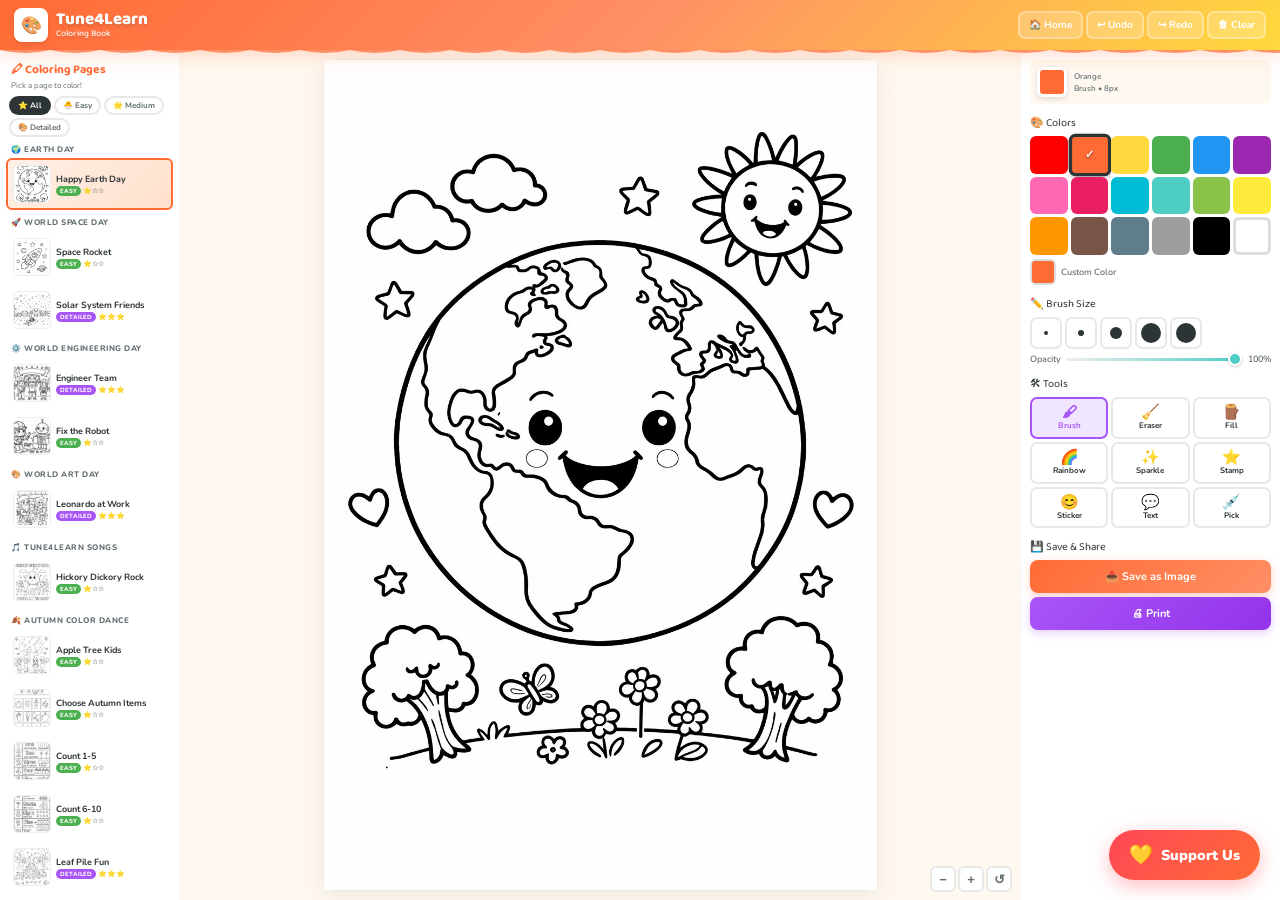
==== commit 9c95a364: "Add files via upload" ====
--- a/coloring.html
+++ b/coloring.html
@@ -288,6 +288,7 @@
 </script>
 </head>
 <body>
+<a href="#main" class="skip-link">Skip to content</a>
 <div class="splash" id="splash"><div class="splash-ic">&#127912;</div><div class="splash-tt">Coloring Book</div><div class="splash-dots"><div class="splash-d"></div><div class="splash-d"></div><div class="splash-d"></div></div></div>
 <header class="hdr">
   <div class="logo"><div class="logo-ic">&#127912;</div><div class="logo-tx">Tune4Learn<span>Coloring Book</span></div></div>
@@ -299,7 +300,8 @@
 </header>
 <div class="main">
   <aside class="side" id="sidebar"><h3>&#128397; Coloring Pages</h3><p class="sub">Pick a page to color!</p><div class="filters" id="filters"></div><div id="pageList"></div></aside>
-  <main class="cv-area">
+  <main class="cv-area" id="main">
+    <h1 class="sr-only">Coloring Studio — Color &amp; Paint Activity Pages</h1>
     <div class="cv-wrap" id="canvasWrap">
       <canvas id="drawCanvas"></canvas>
       <div class="ld" id="loader"><div class="ld-spin"></div><div class="ld-txt">Loading...</div></div>
@@ -361,12 +363,12 @@
 var PAGES=[{id:"earth-day",title:"Happy Earth Day",category:"Earth Day",categoryEmoji:"\ud83c\udf0d",emoji:"\ud83c\udf0d",level:"easy",src:"assets/coloring/earth-day.jpg"},
 {id:"space-rocket",title:"Space Rocket",category:"World Space Day",categoryEmoji:"\ud83d\ude80",emoji:"\ud83d\ude80",level:"easy",src:"assets/coloring/space-rocket.jpg"},
 {id:"space-planets",title:"Solar System Friends",category:"World Space Day",categoryEmoji:"\ud83d\ude80",emoji:"\ud83e\ude90",level:"detailed",src:"assets/coloring/space-planets.jpg"},
-{id:"glacier-day",title:"Save Our Ice",category:"World Glaciers Day",categoryEmoji:"\ud83c\udfd4\ufe0f",emoji:"\u2744\ufe0f",level:"medium",src:"assets/coloring/glacier-day.jpg"},
-{id:"math-day",title:"Math & Hope",category:"World Math Day",categoryEmoji:"\ud83d\udd22",emoji:"\ud83c\udfb2",level:"easy",src:"assets/coloring/math-day.jpg"},
+{id:"glacier-day",title:"Save Our Ice",category:"World Glaciers Day",categoryEmoji:"\ud83c\udfd4\ufe0f",emoji:"\u2744\ufe0f",level:"medium",src:"assets/coloring/glacier-day.jpg",hidden:true},
+{id:"math-day",title:"Math & Hope",category:"World Math Day",categoryEmoji:"\ud83d\udd22",emoji:"\ud83c\udfb2",level:"easy",src:"assets/coloring/math-day.jpg",hidden:true},
 {id:"engineering-team",title:"Engineer Team",category:"World Engineering Day",categoryEmoji:"\u2699\ufe0f",emoji:"\ud83d\udc77",level:"detailed",src:"assets/coloring/engineering-team.jpg"},
 {id:"engineering-robot",title:"Fix the Robot",category:"World Engineering Day",categoryEmoji:"\u2699\ufe0f",emoji:"\ud83e\udd16",level:"easy",src:"assets/coloring/engineering-robot.jpg"},
-{id:"children-rights",title:"All Kids Same",category:"World Children Day",categoryEmoji:"\ud83d\udc67",emoji:"\ud83e\udd1d",level:"medium",src:"assets/coloring/children-rights.jpg"},
-{id:"children-future",title:"We Are the Future",category:"World Children Day",categoryEmoji:"\ud83d\udc67",emoji:"\ud83c\udf31",level:"medium",src:"assets/coloring/children-future.jpg"},
+{id:"children-rights",title:"All Kids Same",category:"World Children Day",categoryEmoji:"\ud83d\udc67",emoji:"\ud83e\udd1d",level:"medium",src:"assets/coloring/children-rights.jpg",hidden:true},
+{id:"children-future",title:"We Are the Future",category:"World Children Day",categoryEmoji:"\ud83d\udc67",emoji:"\ud83c\udf31",level:"medium",src:"assets/coloring/children-future.jpg",hidden:true},
 {id:"art-leonardo",title:"Leonardo at Work",category:"World Art Day",categoryEmoji:"\ud83c\udfa8",emoji:"\ud83d\udd8c\ufe0f",level:"detailed",src:"assets/coloring/art-leonardo.jpg"},
 {id:"hickory-rock",title:"Hickory Dickory Rock",category:"Tune4Learn Songs",categoryEmoji:"\ud83c\udfb5",emoji:"\ud83e\udea8",level:"easy",src:"assets/coloring/hickory-rock.jpg"},
 {id:"autumn-tree",title:"Apple Tree Kids",category:"Autumn Color Dance",categoryEmoji:"\ud83c\udf42",emoji:"\ud83c\udf4e",level:"easy",src:"assets/coloring/autumn-tree.jpg"},
@@ -433,7 +435,7 @@
     if((e.ctrlKey||e.metaKey)&&e.key==="z"){e.preventDefault();undo()}
     if((e.ctrlKey||e.metaKey)&&e.key==="y"){e.preventDefault();doRedo()}
   });
-  if(PAGES.length)loadPage(PAGES[0].id);
+  var _visPgs=PAGES.filter(function(p){return !p.hidden});if(_visPgs.length)loadPage(_visPgs[0].id);
   setTimeout(function(){document.getElementById("splash").classList.add("hid")},1000);
 });
 
@@ -453,7 +455,7 @@
 function makeStars(l){var n=LEVEL_INFO[l].stars;var s="";for(var i=1;i<=3;i++)s+=i<=n?"\u2B50":"\u2606";return s}
 function buildSidebar(){
   var list=document.getElementById("pageList");var cats={};var co=[];
-  PAGES.forEach(function(p){if(!cats[p.category]){cats[p.category]={e:p.categoryEmoji,pgs:[]};co.push(p.category)}cats[p.category].pgs.push(p)});
+  PAGES.forEach(function(p){if(p.hidden)return;if(!cats[p.category]){cats[p.category]={e:p.categoryEmoji,pgs:[]};co.push(p.category)}cats[p.category].pgs.push(p)});
   co.forEach(function(cat){var d=cats[cat];var t=document.createElement("div");t.className="cat-t";t.textContent=d.e+" "+cat;list.appendChild(t);
     d.pgs.forEach(function(p){var info=LEVEL_INFO[p.level];var el=document.createElement("div");el.className="pg";el.id="th-"+p.id;el.setAttribute("data-level",p.level);
       var img=document.createElement("img");img.className="pg-img";img.src=p.src+"?v=1";img.alt=p.title;img.loading="lazy";
@@ -584,7 +586,10 @@
 }
 function flattenAndPrint(){
   var c=flattenToCanvas();var u=c.toDataURL("image/png");var w=window.open("","_blank");
-  w.document.write("<html><head><title>Tune4Learn</title><style>body{margin:0;display:flex;justify-content:center;align-items:center;min-height:100vh}img{max-width:100%;max-height:100vh}</style></head><body><img src=\""+u+"\" onload=\"window.print();window.close()\"><script>
+  w.document.write('<html><head><title>Tune4Learn</title><style>body{margin:0;display:flex;justify-content:center;align-items:center;min-height:100vh}img{max-width:100%;max-height:100vh}<\/style></head><body><img src="'+u+'" onload="window.print();window.close()"></body></html>');
+  w.document.close();
+}
+/* ---- end flattenAndPrint ---- */
 /* ── GA4 Event Tracking ── Delegated listener */
 (function(){
   if(!window.gtag) return;
@@ -613,9 +618,6 @@
     }
   }, {passive:true});
 })();
-</script>
-</body></html>");
-}
 
 function loadPage(id){
   if(window.gtag)gtag('event','coloring_open',{book_id:id});
@@ -847,6 +849,12 @@
   .support-box { padding: 1.6rem 1.3rem; border-radius: 20px; }
   .support-title { font-size: 1.35rem; }
 }
+
+/* Skip to content link — visible on keyboard focus only */
+.skip-link{position:absolute;top:-100px;left:8px;background:#6C3FA0;color:#fff;padding:10px 18px;border-radius:0 0 10px 10px;font-family:'Fredoka',sans-serif;font-weight:700;font-size:0.92rem;text-decoration:none;z-index:9999;transition:top 0.2s;}
+.skip-link:focus{top:0;outline:3px solid #FFD93D;}
+
+.sr-only{position:absolute;width:1px;height:1px;padding:0;margin:-1px;overflow:hidden;clip:rect(0,0,0,0);white-space:nowrap;border:0;}
 </style>
 
 <button class="support-fab" onclick="openSupportModal()">
@@ -902,7 +910,7 @@
       <p>💬 <strong>Free &amp; easy:</strong> Share with fellow teachers!</p>
       <div class="support-share-row">
         <a href="https://youtube.com/@tune4learn" target="_blank" rel="noopener" class="support-share-btn ss-yt" aria-label="YouTube" title="Our YouTube channel">▶</a>
-        <a href="mailto:?subject=Tune4Learn%20-%20Educational%20Songs&body=I%20found%20this%20great%20resource%20for%20teachers%20and%20parents:%20https://tune4learn.com" class="support-share-btn ss-em" aria-label="Email" title="Share via email">@</a>
+        <a href="/cdn-cgi/l/email-protection#[base64]" class="support-share-btn ss-em" aria-label="Email" title="Share via email">@</a>
         <button onclick="copyT4LLink(this)" class="support-share-btn ss-cp" aria-label="Copy link" title="Copy link">⧉</button>
       </div>
     </div>
@@ -910,7 +918,7 @@
   </div>
 </div>
 
-<script>
+<script data-cfasync="false" src="/cdn-cgi/scripts/5c5dd728/cloudflare-static/email-decode.min.js" defer></script><script>
 function copyT4LLink(btn) {
   const url = 'https://tune4learn.com';
   const original = btn.innerHTML;
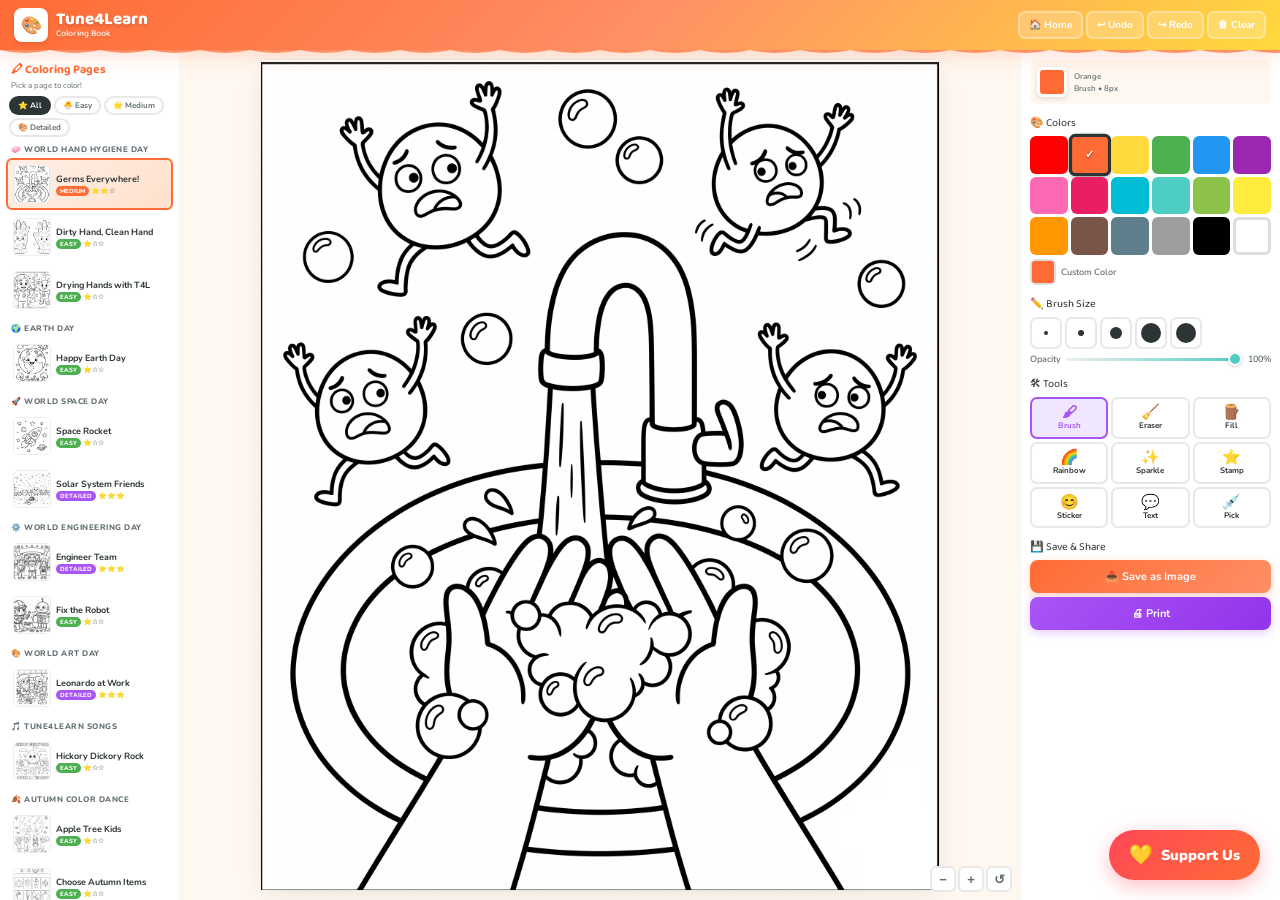
==== commit 9ec1376b: "Add files via upload" ====
--- a/coloring.html
+++ b/coloring.html
@@ -2,6 +2,7 @@
 <html lang="en">
 <head>
 <meta charset="UTF-8">
+<meta name="google-site-verification" content="AOgua7hyE2HhpsE_xLOZ-EpkVnEpRsf8wqdqk8Sj-CQ">
 <meta name="viewport" content="width=device-width, initial-scale=1.0">
 <title>Online Coloring Book for Kids | Tune4Learn</title>
 <meta name="description" content="Free online coloring pages for kids — 16+ interactive designs including space, animals, seasons and songs. Paint in your browser, no download needed.">
@@ -211,7 +212,13 @@
       "logo": "https://tune4learn.com/assets/t4l-logo.png",
       "description": "Educational music platform for children ages 3–8. Songs, coloring books and games that support global awareness and early childhood education.",
       "sameAs": [
-        "https://www.youtube.com/@Tune4Learn"
+        "https://www.youtube.com/@Tune4Learn",
+        "https://music.youtube.com/channel/UC-Tune4Learn",
+        "https://open.spotify.com/intl-tr/artist/0RtYX9g5U4x5OBQBbZ7gUh",
+        "https://music.apple.com/us/artist/tune4learn/1781419056",
+        "https://www.instagram.com/Tune4Learn",
+        "https://www.tiktok.com/@tune4learn",
+        "https://www.teacherspayteachers.com/store/tune4learn"
       ]
     },
     {
@@ -286,6 +293,26 @@
   "typicalAgeRange": "3-8"
 }
 </script>
+<script type="application/ld+json">
+{
+  "@context": "https://schema.org",
+  "@type": "BreadcrumbList",
+  "itemListElement": [
+    {
+      "@type": "ListItem",
+      "position": 1,
+      "name": "Home",
+      "item": "https://tune4learn.com/"
+    },
+    {
+      "@type": "ListItem",
+      "position": 2,
+      "name": "Coloring",
+      "item": "https://tune4learn.com/coloring.html"
+    }
+  ]
+}
+</script>
 </head>
 <body>
 <a href="#main" class="skip-link">Skip to content</a>
@@ -298,6 +325,17 @@
     <button class="hb" onclick="resetPage()">&#128465; Clear</button>
   </div>
 </header>
+
+<!-- SEO: Internal navigation (visually hidden but accessible to crawlers & screen readers) -->
+<nav aria-label="Tune4Learn site navigation" style="position:absolute;left:-9999px;width:1px;height:1px;overflow:hidden;">
+  <ul>
+    <li><a href="index.html">Tune4Learn Home</a></li>
+    <li><a href="videos.html">Educational Songs &amp; Videos for Kids</a></li>
+    <li><a href="mazes.html">Interactive Maze Games for Kids</a></li>
+    <li><a href="teachers.html">Resources for Teachers &amp; Parents</a></li>
+    <li><a href="research.html">Research &amp; Blog on Music-Based Learning</a></li>
+  </ul>
+</nav>
 <div class="main">
   <aside class="side" id="sidebar"><h3>&#128397; Coloring Pages</h3><p class="sub">Pick a page to color!</p><div class="filters" id="filters"></div><div id="pageList"></div></aside>
   <main class="cv-area" id="main">
@@ -360,7 +398,10 @@
   </aside>
 </div>
 <script>
-var PAGES=[{id:"earth-day",title:"Happy Earth Day",category:"Earth Day",categoryEmoji:"\ud83c\udf0d",emoji:"\ud83c\udf0d",level:"easy",src:"assets/coloring/earth-day.jpg"},
+var PAGES=[{id:"hand-hygiene-germs",title:"Germs Everywhere!",category:"World Hand Hygiene Day",categoryEmoji:"\ud83e\uddfc",emoji:"\ud83e\udda0",level:"medium",src:"assets/coloring/germ_scene.png"},
+{id:"hand-hygiene-dirty-clean",title:"Dirty Hand, Clean Hand",category:"World Hand Hygiene Day",categoryEmoji:"\ud83e\uddfc",emoji:"\u270b",level:"easy",src:"assets/coloring/dirtyhand_cleanhand.png"},
+{id:"hand-hygiene-drying",title:"Drying Hands with T4L",category:"World Hand Hygiene Day",categoryEmoji:"\ud83e\uddfc",emoji:"\ud83d\udc9a",level:"easy",src:"assets/coloring/T4Lklip1.png"},
+{id:"earth-day",title:"Happy Earth Day",category:"Earth Day",categoryEmoji:"\ud83c\udf0d",emoji:"\ud83c\udf0d",level:"easy",src:"assets/coloring/earth-day.jpg"},
 {id:"space-rocket",title:"Space Rocket",category:"World Space Day",categoryEmoji:"\ud83d\ude80",emoji:"\ud83d\ude80",level:"easy",src:"assets/coloring/space-rocket.jpg"},
 {id:"space-planets",title:"Solar System Friends",category:"World Space Day",categoryEmoji:"\ud83d\ude80",emoji:"\ud83e\ude90",level:"detailed",src:"assets/coloring/space-planets.jpg"},
 {id:"glacier-day",title:"Save Our Ice",category:"World Glaciers Day",categoryEmoji:"\ud83c\udfd4\ufe0f",emoji:"\u2744\ufe0f",level:"medium",src:"assets/coloring/glacier-day.jpg",hidden:true},
@@ -910,7 +951,7 @@
       <p>💬 <strong>Free &amp; easy:</strong> Share with fellow teachers!</p>
       <div class="support-share-row">
         <a href="https://youtube.com/@tune4learn" target="_blank" rel="noopener" class="support-share-btn ss-yt" aria-label="YouTube" title="Our YouTube channel">▶</a>
-        <a href="/cdn-cgi/l/email-protection#[base64]" class="support-share-btn ss-em" aria-label="Email" title="Share via email">@</a>
+        <a href="mailto:?subject=Tune4Learn%20-%20Educational%20Songs&body=I%20found%20this%20great%20resource%20for%20teachers%20and%20parents:%20https://tune4learn.com" class="support-share-btn ss-em" aria-label="Email" title="Share via email">@</a>
         <button onclick="copyT4LLink(this)" class="support-share-btn ss-cp" aria-label="Copy link" title="Copy link">⧉</button>
       </div>
     </div>
@@ -918,7 +959,7 @@
   </div>
 </div>
 
-<script data-cfasync="false" src="/cdn-cgi/scripts/5c5dd728/cloudflare-static/email-decode.min.js" defer></script><script>
+<script>
 function copyT4LLink(btn) {
   const url = 'https://tune4learn.com';
   const original = btn.innerHTML;
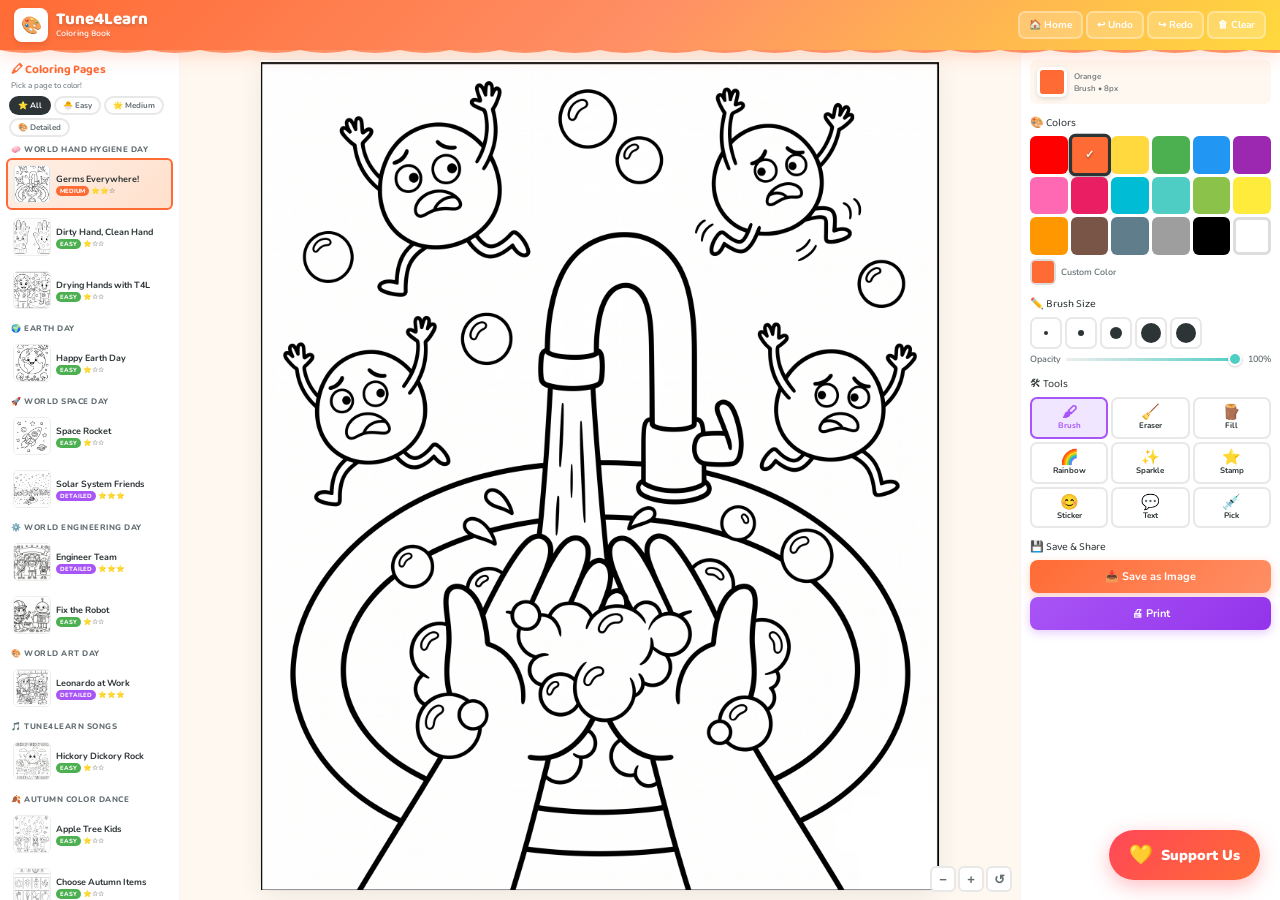
==== commit 0caa75c4: "Site v7: kids area with talking characters, Our Friends, new families & teachers page Co-Authored-By" ====
--- a/coloring.html
+++ b/coloring.html
@@ -237,33 +237,6 @@
 }
 </script>
 <!-- Google Analytics -->
-<script async src="https://www.googletagmanager.com/gtag/js?id=G-SSPW3HB9F8"></script>
-<script>
-  window.dataLayer = window.dataLayer || [];
-  function gtag(){dataLayer.push(arguments);}
-  gtag('js', new Date());
-  gtag('config', 'G-SSPW3HB9F8');
-  // ── GA4 event helpers ──
-  window.t4lTrack = function(name, params){
-    try { gtag('event', name, params || {}); } catch(e) {}
-  };
-  // Auto-track outbound nav links (header/footer) once DOM is ready
-  document.addEventListener('DOMContentLoaded', function(){
-    document.querySelectorAll('a[href]').forEach(function(a){
-      const href = a.getAttribute('href') || '';
-      // Track internal nav (.html links). YouTube/outbound is handled per-page.
-      if (href.endsWith('.html')) {
-        a.addEventListener('click', function(){
-          window.t4lTrack('nav_click', {
-            link_url: href,
-            link_text: (a.textContent || '').trim().substring(0, 80),
-            page: location.pathname
-          });
-        }, { passive: true });
-      }
-    });
-  });
-</script>
 <!-- Schema.org / JSON-LD for SEO rich results -->
 <script type="application/ld+json">
 {
